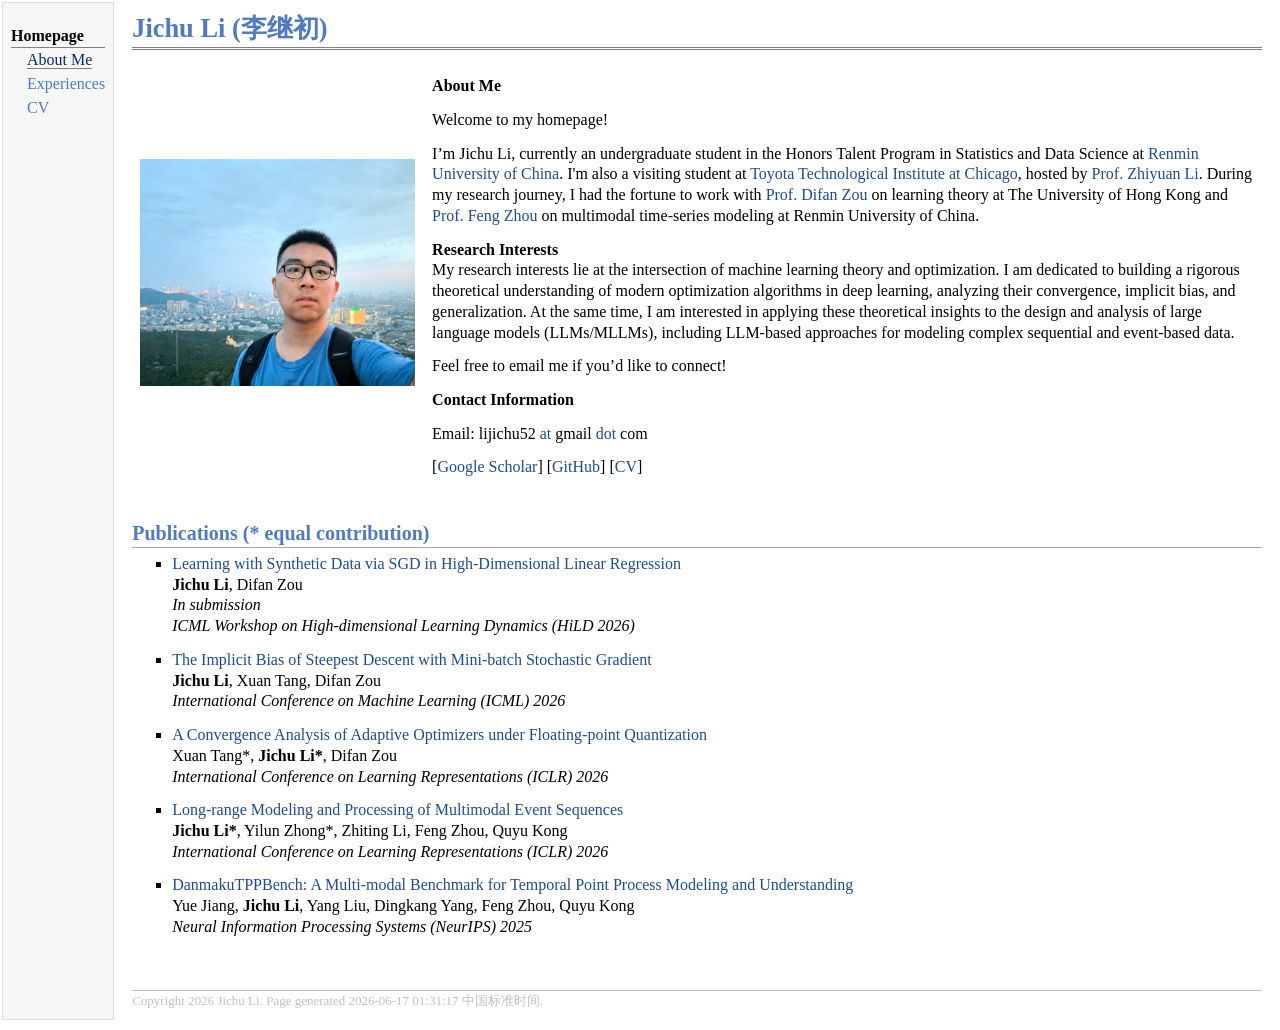
==== index.html @ 10e7a02b "revise publication" ====
<!DOCTYPE html PUBLIC "-//W3C//DTD XHTML 1.1//EN"
  "http://www.w3.org/TR/xhtml11/DTD/xhtml11.dtd">
<html xmlns="http://www.w3.org/1999/xhtml" xml:lang="en">
<head>
<meta name="generator" content="jemdoc, see http://jemdoc.jaboc.net/" />
<meta http-equiv="Content-Type" content="text/html;charset=utf-8" />
<link rel="stylesheet" href="jemdoc.css" type="text/css" />
<title>Jichu Li (李继初)</title>
</head>
<body>
<table summary="Table for page layout." id="tlayout">
<tr valign="top">
<td id="layout-menu">
<div class="menu-category">Homepage</div>
<div class="menu-item"><a href="index.html" class="current">About&nbsp;Me</a></div>
<div class="menu-item"><a href="experiences.html">Experiences</a></div>
<div class="menu-item"><a href="files/CV_Jichu.pdf">CV</a></div>
</td>
<td id="layout-content">
<div id="toptitle">
<h1>Jichu Li (李继初)</h1>
</div>
<table class="imgtable"><tr><td>
<img src="images/photo.jpg" alt="alt text" width="275px" height="227px" />&nbsp;</td>
<td align="left"><p><b>About Me</b><br /></p>
<p>Welcome to my homepage!</p>
<p>I’m Jichu Li, currently an undergraduate student in the Honors Talent Program in Statistics and Data Science at <a href="https://www.ruc.edu.cn/">Renmin University of China</a>. I'm also a visiting student at <a href="https://www.ttic.edu/">Toyota Technological Institute at Chicago</a>, hosted by <a href="https://zhiyuanli.ttic.edu/">Prof. Zhiyuan Li</a>. 
During my research journey, I had the fortune to work with <a href="https://difanzou.github.io/">Prof. Difan Zou</a> on learning theory at The University of Hong Kong and <a href="https://zhoufeng6288.github.io/index.html">Prof. Feng Zhou</a> on multimodal time-series modeling at Renmin University of China.</p>
<p><b>Research Interests</b><br />
My research interests lie at the intersection of machine learning theory and optimization. I am dedicated to building a rigorous theoretical understanding of modern optimization algorithms in deep learning, analyzing their convergence, implicit bias, and generalization. 
At the same time, I am interested in applying these theoretical insights to the design and analysis of large language models (LLMs/MLLMs), including LLM-based approaches for modeling complex sequential and event-based data.</p>
<p>Feel free to email me if you’d like to connect!</p>
<p><b>Contact Information</b><br /></p>
<p>Email: lijichu52 <a href="at">at</a> gmail <a href="dot">dot</a> com</p>
<p>[<a href="https://scholar.google.com/citations?user=hY3QvysAAAAJ&amp;hl=en">Google Scholar</a>] [<a href="https://github.com/JichuLi">GitHub</a>] [<a href="files/CV_Jichu.pdf">CV</a>]</p>
</td></tr></table>
<h2>Publications (* equal contribution)</h2>
<ul>
<li><p><a href="https://openreview.net/forum?id=ayBfYBks0U">Learning with Synthetic Data via SGD in High-Dimensional Linear Regression</a> <br /> 
<b>Jichu Li</b>, Difan Zou <br />
<i>In submission</i> <br />
<i>ICML Workshop on High-dimensional Learning Dynamics (HiLD 2026)</i><br /></p>
</li>
</ul>
<ul>
<li><p><a href="https://arxiv.org/abs/2602.11557">The Implicit Bias of Steepest Descent with Mini-batch Stochastic Gradient</a> <br /> 
<b>Jichu Li</b>, Xuan Tang, Difan Zou <br /> 
<i>International Conference on Machine Learning (ICML) 2026</i> <br /></p>
</li>
</ul>
<ul>
<li><p><a href="https://arxiv.org/abs/2510.21314">A Convergence Analysis of Adaptive Optimizers under Floating-point Quantization</a> <br /> 
Xuan Tang*, <b>Jichu Li*</b>, Difan Zou <br /> 
<i>International Conference on Learning Representations (ICLR) 2026</i> <br /></p>
</li>
</ul>
<ul>
<li><p><a href="https://arxiv.org/abs/2602.01125">Long-range Modeling and Processing of Multimodal Event Sequences</a> <br /> 
<b>Jichu Li*</b>, Yilun Zhong*, Zhiting Li, Feng Zhou, Quyu Kong <br /> 
<i>International Conference on Learning Representations (ICLR) 2026</i> <br /></p>
</li>
</ul>
<ul>
<li><p><a href="https://arxiv.org/abs/2505.18411">DanmakuTPPBench: A Multi-modal Benchmark for Temporal Point Process Modeling and Understanding</a><br /> 
Yue Jiang, <b>Jichu Li</b>, Yang Liu, Dingkang Yang, Feng Zhou, Quyu Kong <br /> 
<i>Neural Information Processing Systems (NeurIPS) 2025</i> <br /></p>
</li>
</ul>
<div id="footer">
<div id="footer-text">
Copyright 2026 Jichu Li. Page generated 2026-06-17 01:31:17 中国标准时间.
</div>
</div>
</td>
</tr>
</table>
</body>
</html>
---- jemdoc.css ----
/* Default css file for jemdoc. */

table#tlayout {
    border: none;
    border-collapse: separate;
    background: white;
}

body {
	background: white;
	font-family: Georgia, serif;
	padding-bottom: 8px;
	margin: 0;
}

#layout-menu {
	background: #f6f6f6;
	border: 1px solid #dddddd;
	padding-top: 0.5em;
	padding-left: 8px;
	padding-right: 8px;
	font-size: 1.0em;
	width: 8px;
	white-space: nowrap;
    text-align: left;
    vertical-align: top;
}

#layout-menu td {
	background: #f4f4f4;
    vertical-align: top;
}

#layout-content {
	padding-top: 0.0em;
	padding-left: 1.0em;
	padding-right: 1.0em;
    border: none;
    background: white;
    text-align: left;
    vertical-align: top;
}

#layout-menu a {
	line-height: 1.5em;
	margin-left: 1.0em;
}

tt {
    background: #ffffdd;
}

pre, tt {
	font-size: 90%;
	font-family: monaco, monospace;
}

a, a > tt {
	color: #224b8d;
	text-decoration: none;
}

a:hover {
	border-bottom: 1px gray dotted;
}

#layout-menu a.current:link, #layout-menu a.current:visited {
	color: #022b6d;
	border-bottom: 1px gray solid;
}
#layout-menu a:link, #layout-menu a:visited, #layout-menu a:hover {
	color: #527bbd;
	text-decoration: none;
}
#layout-menu a:hover {
	text-decoration: none;
}

div.menu-category {
	border-bottom: 1px solid gray;
	margin-top: 0.8em;
	padding-top: 0.2em;
	padding-bottom: 0.1em;
	font-weight: bold;
}

div.menu-item {
	padding-left: 16px;
	text-indent: -16px;
}

div#toptitle {
	padding-bottom: 0.2em;
	margin-bottom: 1.5em;
	border-bottom: 3px double gray;
}

/* Reduce space if we begin the page with a title. */
div#toptitle + h2, div#toptitle + h3 {
	margin-top: -0.7em;
}

div#subtitle {
	margin-top: 0.0em;
	margin-bottom: 0.0em;
	padding-top: 0em;
	padding-bottom: 0.1em;
}

em {
	font-style: italic;
}

strong {
	font-weight: bold;
}


h1, h2, h3 {
	color: #527bbd;
	margin-top: 0.7em;
	margin-bottom: 0.3em;
	padding-bottom: 0.2em;
	line-height: 1.0;
	padding-top: 0.5em;
	border-bottom: 1px solid #aaaaaa;
}

h1 {
	font-size: 165%;
}

h2 {
	padding-top: 0.8em;
	font-size: 125%;
}

h2 + h3 {
    padding-top: 0.2em;
}

h3 {
	font-size: 110%;
	border-bottom: none;
}

p {
	margin-top: 0.0em;
	margin-bottom: 0.8em;
	padding: 0;
	line-height: 1.3;
}

pre {
	padding: 0;
	margin: 0;
}

div#footer {
	font-size: small;
	border-top: 1px solid #c0c0c0;
	padding-top: 0.1em;
	margin-top: 4.0em;
	color: #c0c0c0;
}

div#footer a {
	color: #80a0b0;
}

div#footer-text {
	float: left;
	padding-bottom: 8px;
}

ul, ol, dl {
	margin-top: 0.2em;
	padding-top: 0;
	margin-bottom: 0.8em;
}

dt {
	margin-top: 0.5em;
	margin-bottom: 0;
}

dl {
	margin-left: 20px;
}

dd {
	color: #222222;
}

dd > *:first-child {
	margin-top: 0;
}

ul {
	list-style-position: outside;
	list-style-type: square;
}

p + ul, p + ol {
	margin-top: -0.5em;
}

li ul, li ol {
	margin-top: -0.3em;
}

ol {
	list-style-position: outside;
	list-style-type: decimal;
}

li p, dd p {
	margin-bottom: 0.3em;
}


ol ol {
	list-style-type: lower-alpha;
}

ol ol ol {
	list-style-type: lower-roman;
}

p + div.codeblock {
	margin-top: -0.6em;
}

div.codeblock, div.infoblock {
	margin-right: 0%;
	margin-top: 1.2em;
	margin-bottom: 1.3em;
}

div.blocktitle {
	font-weight: bold;
	color: #cd7b62;
	margin-top: 1.2em;
	margin-bottom: 0.1em;
}

div.blockcontent {
	border: 1px solid silver;
	padding: 0.3em 0.5em;
}

div.infoblock > div.blockcontent {
	background: #ffffee;
}

div.blockcontent p + ul, div.blockcontent p + ol {
	margin-top: 0.4em;
}

div.infoblock p {
	margin-bottom: 0em;
}

div.infoblock li p, div.infoblock dd p {
	margin-bottom: 0.5em;
}

div.infoblock p + p {
	margin-top: 0.8em;
}

div.codeblock > div.blockcontent {
	background: #f6f6f6;
}

span.pycommand {
	color: #000070;
}

span.statement {
	color: #008800;
}
span.builtin {
	color: #000088;
}
span.special {
	color: #990000;
}
span.operator {
	color: #880000;
}
span.error {
	color: #aa0000;
}
span.comment, span.comment > *, span.string, span.string > * {
	color: #606060;
}

@media print {
	#layout-menu { display: none; }
}

#fwtitle {
	margin: 2px;
}

#fwtitle #toptitle {
	padding-left: 0.5em;
	margin-bottom: 0.5em;
}

#layout-content h1:first-child, #layout-content h2:first-child, #layout-content h3:first-child {
	margin-top: -0.7em;
}

div#toptitle h1, #layout-content div#toptitle h1 {
	margin-bottom: 0.0em;
	padding-bottom: 0.1em;
	padding-top: 0;
	margin-top: 0.5em;
	border-bottom: none;
}

img.eq {
	padding: 0;
	padding-left: 0.1em;
	padding-right: 0.1em;
	margin: 0;
}

img.eqwl {
	padding-left: 2em;
	padding-top: 0.6em;
	padding-bottom: 0.2em;
	margin: 0;
}

table {
    border: 2px solid black;
    border-collapse: collapse;
}

td {
    padding: 2px;
    padding-left: 0.5em;
    padding-right: 0.5em;
    text-align: center;
    border: 1px solid gray;
}

table + table {
    margin-top: 1em;
}

tr.heading {
    font-weight: bold;
    border-bottom: 2px solid black;
}

img {
    border: none;
}

table.imgtable, table.imgtable td {
    border: none;
    text-align: left;
}
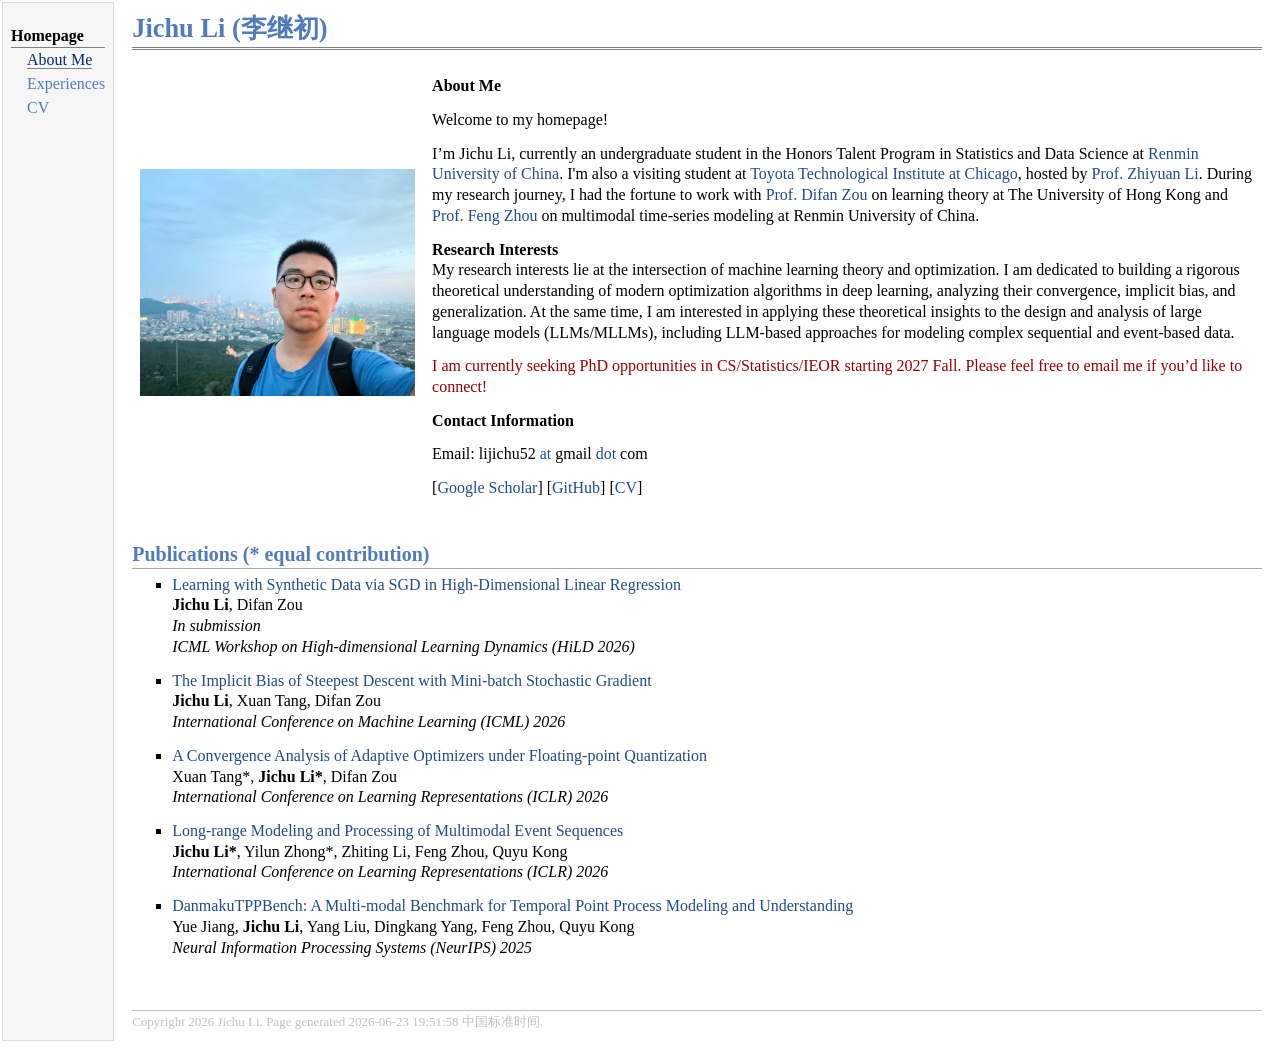
==== commit 6b4e2fcc: "updata information" ====
--- a/index.html
+++ b/index.html
@@ -29,7 +29,7 @@
 <p><b>Research Interests</b><br />
 My research interests lie at the intersection of machine learning theory and optimization. I am dedicated to building a rigorous theoretical understanding of modern optimization algorithms in deep learning, analyzing their convergence, implicit bias, and generalization. 
 At the same time, I am interested in applying these theoretical insights to the design and analysis of large language models (LLMs/MLLMs), including LLM-based approaches for modeling complex sequential and event-based data.</p>
-<p>Feel free to email me if you’d like to connect!</p>
+<p><span class="special">I am currently seeking PhD opportunities in CS/Statistics/IEOR starting 2027 Fall. Please feel free to email me if you’d like to connect!</strong></span></p>
 <p><b>Contact Information</b><br /></p>
 <p>Email: lijichu52 <a href="at">at</a> gmail <a href="dot">dot</a> com</p>
 <p>[<a href="https://scholar.google.com/citations?user=hY3QvysAAAAJ&amp;hl=en">Google Scholar</a>] [<a href="https://github.com/JichuLi">GitHub</a>] [<a href="files/CV_Jichu.pdf">CV</a>]</p>
@@ -68,7 +68,7 @@
 </ul>
 <div id="footer">
 <div id="footer-text">
-Copyright 2026 Jichu Li. Page generated 2026-06-17 01:31:17 中国标准时间.
+Copyright 2026 Jichu Li. Page generated 2026-06-23 19:51:58 中国标准时间.
 </div>
 </div>
 </td>
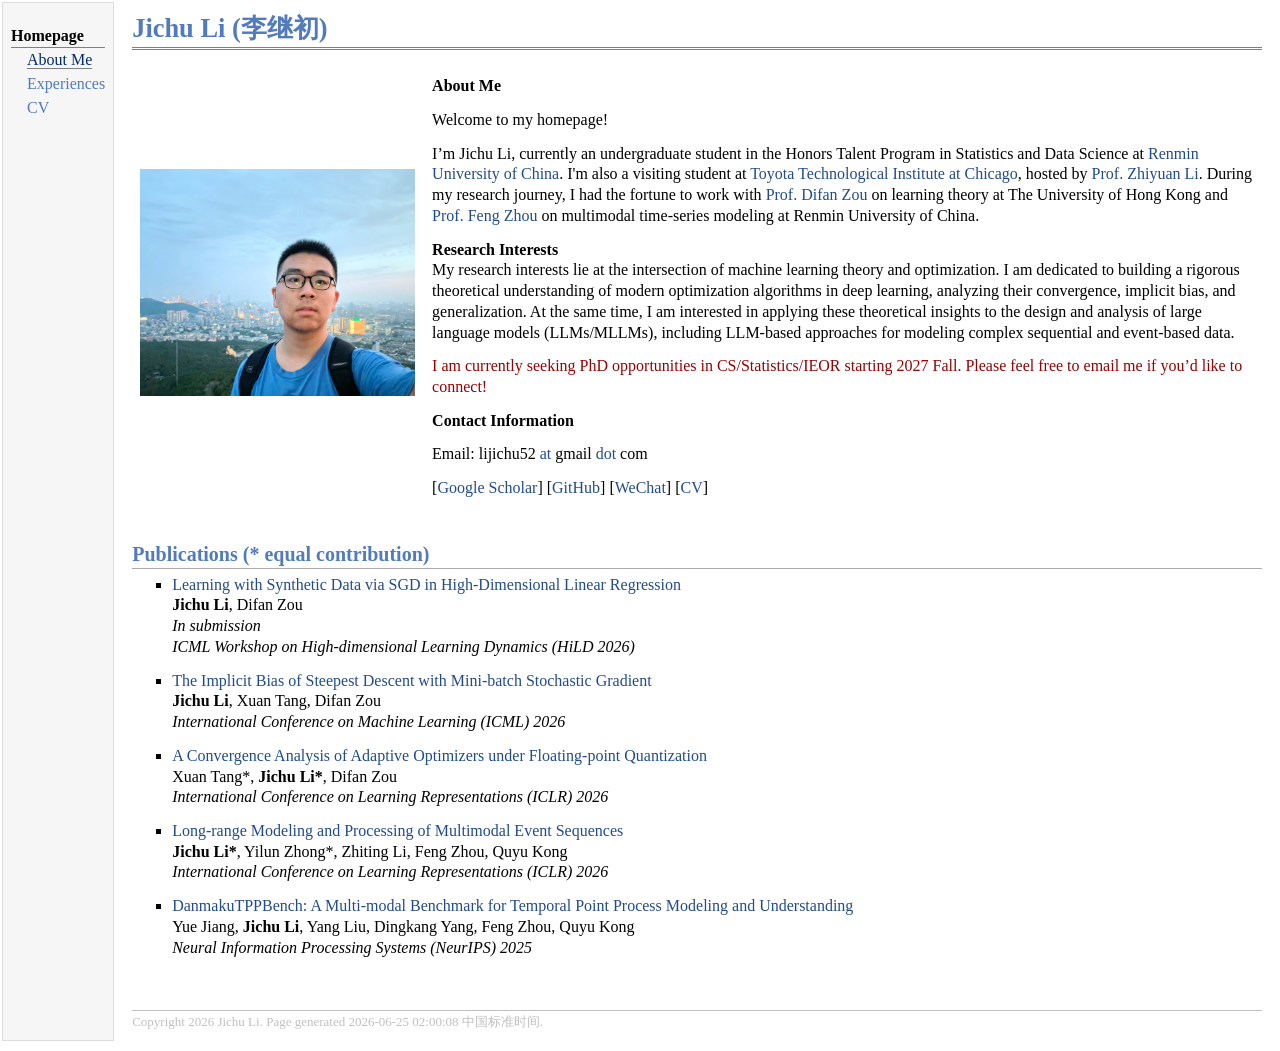
==== commit a17e1db6: "add WeChat info" ====
--- a/index.html
+++ b/index.html
@@ -32,7 +32,7 @@
 <p><span class="special">I am currently seeking PhD opportunities in CS/Statistics/IEOR starting 2027 Fall. Please feel free to email me if you’d like to connect!</strong></span></p>
 <p><b>Contact Information</b><br /></p>
 <p>Email: lijichu52 <a href="at">at</a> gmail <a href="dot">dot</a> com</p>
-<p>[<a href="https://scholar.google.com/citations?user=hY3QvysAAAAJ&amp;hl=en">Google Scholar</a>] [<a href="https://github.com/JichuLi">GitHub</a>] [<a href="files/CV_Jichu.pdf">CV</a>]</p>
+<p>[<a href="https://scholar.google.com/citations?user=hY3QvysAAAAJ&amp;hl=en">Google Scholar</a>] [<a href="https://github.com/JichuLi">GitHub</a>] [<a href="images/WeChat.jpg">WeChat</a>] [<a href="files/CV_Jichu.pdf">CV</a>]</p>
 </td></tr></table>
 <h2>Publications (* equal contribution)</h2>
 <ul>
@@ -68,7 +68,7 @@
 </ul>
 <div id="footer">
 <div id="footer-text">
-Copyright 2026 Jichu Li. Page generated 2026-06-23 19:51:58 中国标准时间.
+Copyright 2026 Jichu Li. Page generated 2026-06-25 02:00:08 中国标准时间.
 </div>
 </div>
 </td>
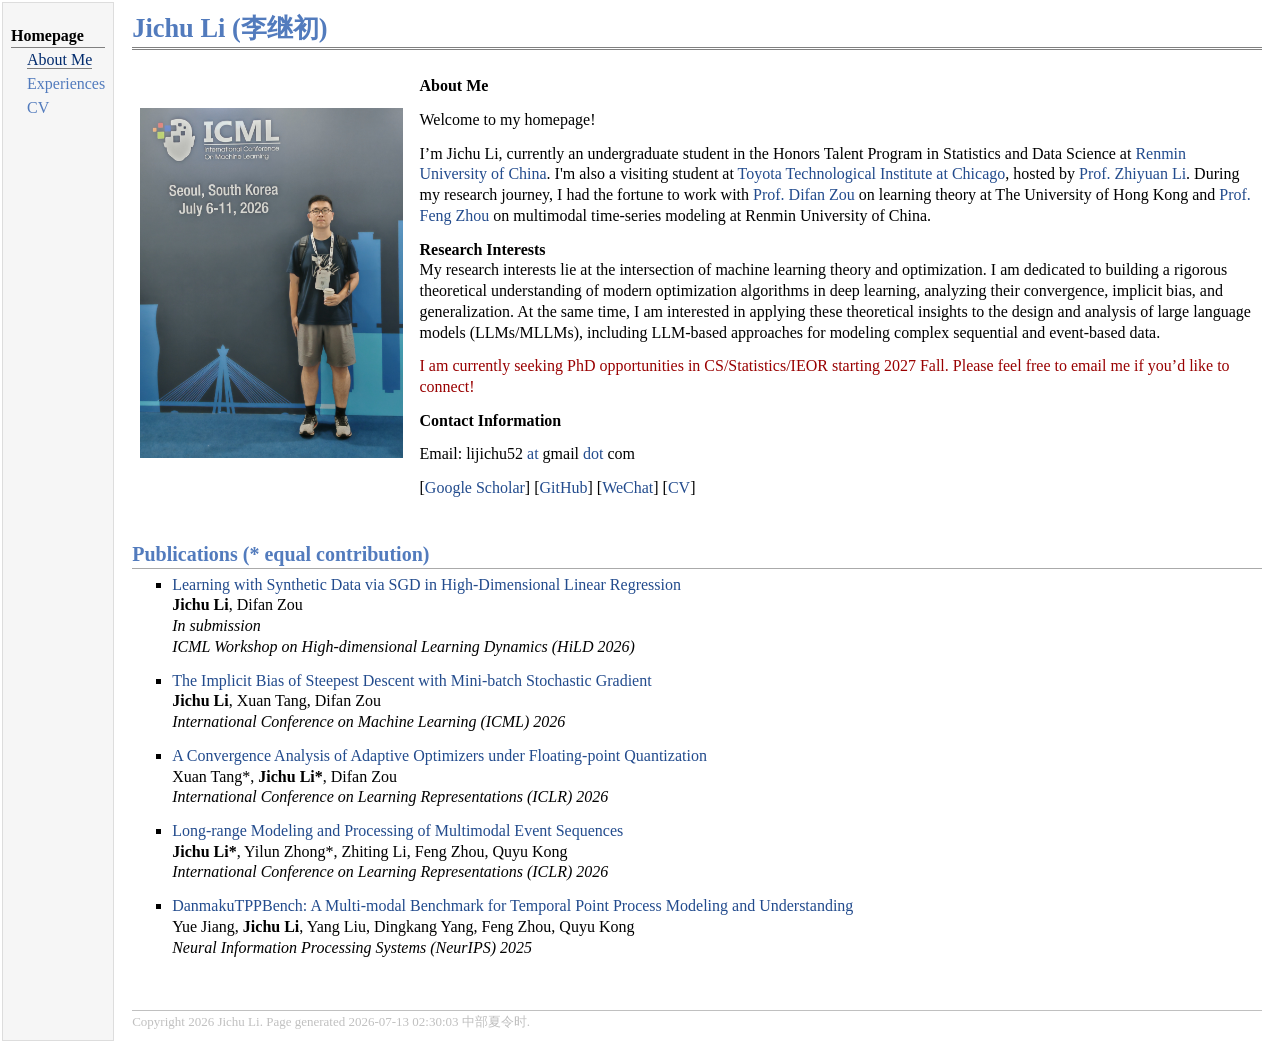
==== commit bfab5bdb: "update photo" ====
--- a/index.html
+++ b/index.html
@@ -21,7 +21,7 @@
 <h1>Jichu Li (李继初)</h1>
 </div>
 <table class="imgtable"><tr><td>
-<img src="images/photo.jpg" alt="alt text" width="275px" height="227px" />&nbsp;</td>
+<img src="images/self_photo.jpg" alt="alt text" width="262.4" height="350px" />&nbsp;</td>
 <td align="left"><p><b>About Me</b><br /></p>
 <p>Welcome to my homepage!</p>
 <p>I’m Jichu Li, currently an undergraduate student in the Honors Talent Program in Statistics and Data Science at <a href="https://www.ruc.edu.cn/">Renmin University of China</a>. I'm also a visiting student at <a href="https://www.ttic.edu/">Toyota Technological Institute at Chicago</a>, hosted by <a href="https://zhiyuanli.ttic.edu/">Prof. Zhiyuan Li</a>. 
@@ -68,7 +68,7 @@
 </ul>
 <div id="footer">
 <div id="footer-text">
-Copyright 2026 Jichu Li. Page generated 2026-06-25 02:00:08 中国标准时间.
+Copyright 2026 Jichu Li. Page generated 2026-07-13 02:30:03 中部夏令时.
 </div>
 </div>
 </td>
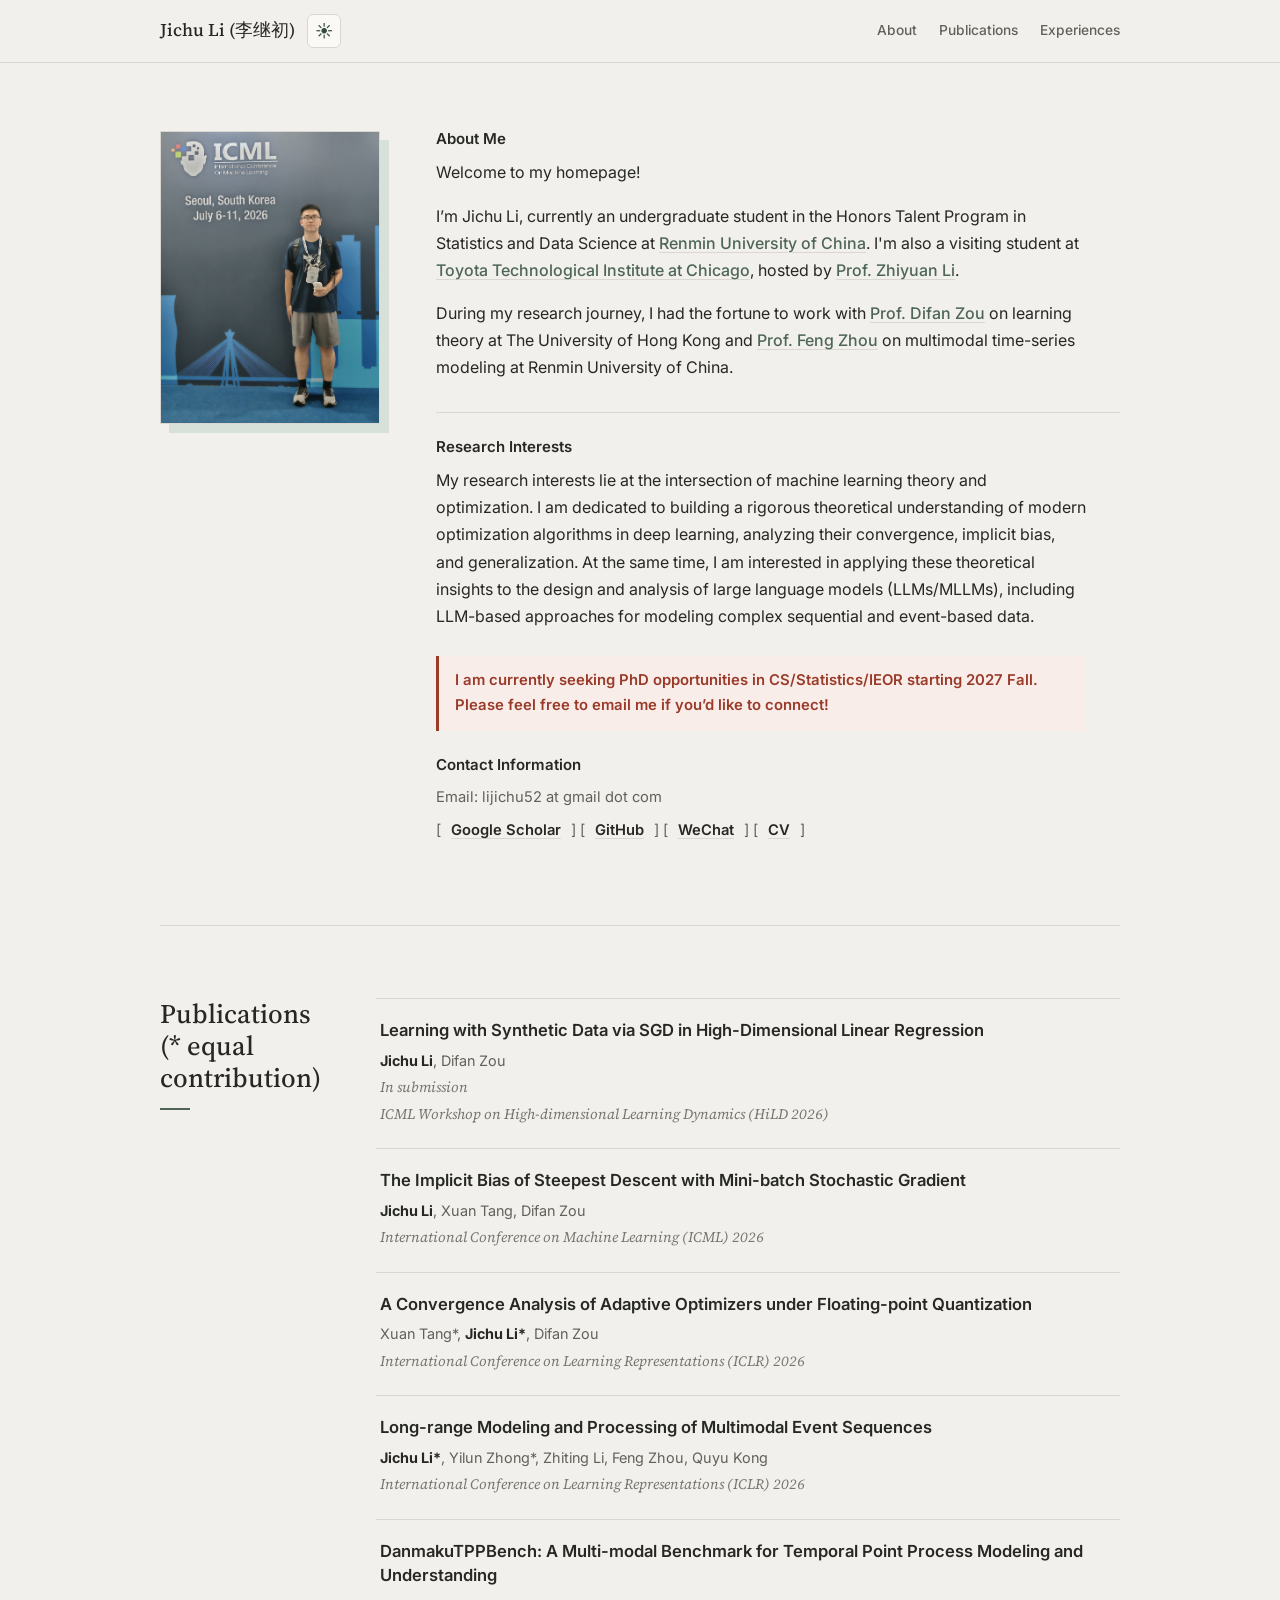
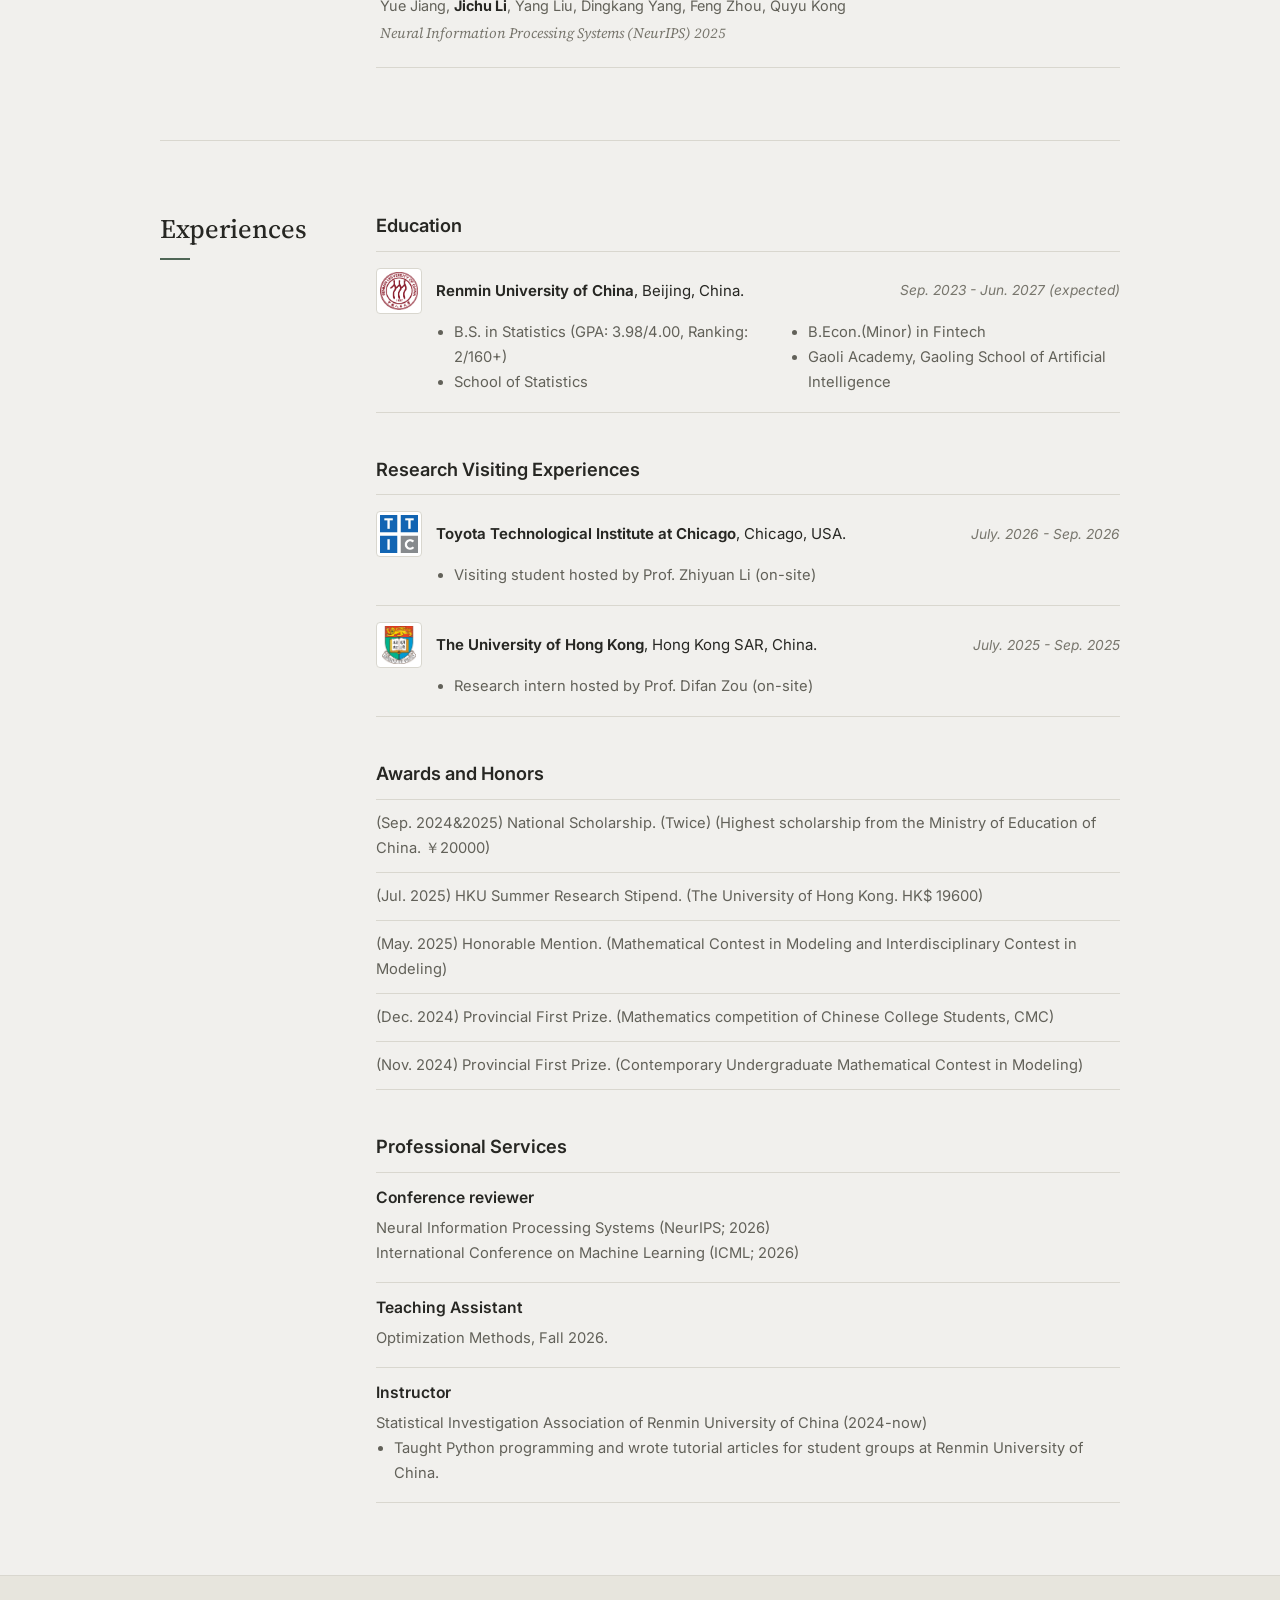
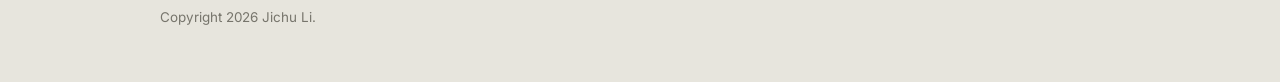
==== commit 89291406: "update" ====
--- a/index.html
+++ b/index.html
@@ -1,78 +1,638 @@
-<!DOCTYPE html PUBLIC "-//W3C//DTD XHTML 1.1//EN"
-  "http://www.w3.org/TR/xhtml11/DTD/xhtml11.dtd">
-<html xmlns="http://www.w3.org/1999/xhtml" xml:lang="en">
+<!doctype html>
+<html lang="en">
 <head>
-<meta name="generator" content="jemdoc, see http://jemdoc.jaboc.net/" />
-<meta http-equiv="Content-Type" content="text/html;charset=utf-8" />
-<link rel="stylesheet" href="jemdoc.css" type="text/css" />
-<title>Jichu Li (李继初)</title>
+  <meta charset="utf-8">
+  <meta name="viewport" content="width=device-width, initial-scale=1">
+  <meta name="description" content="Jichu Li (李继初) - academic homepage">
+  <meta property="og:title" content="Jichu Li (李继初)">
+  <meta property="og:description" content="Academic homepage of Jichu Li.">
+  <meta property="og:image" content="og.png">
+  <meta name="twitter:card" content="summary_large_image">
+  <title>Jichu Li (李继初)</title>
+  <link rel="preconnect" href="https://fonts.googleapis.com">
+  <link rel="preconnect" href="https://fonts.gstatic.com" crossorigin>
+  <link href="https://fonts.googleapis.com/css2?family=Inter:wght@400;500;600;700&amp;family=Source+Serif+4:opsz,wght@8..60,400;8..60,500;8..60,600&amp;display=swap" rel="stylesheet">
+  <script>
+    (() => {
+      try {
+        const savedTheme = localStorage.getItem("theme");
+        const prefersDark = window.matchMedia("(prefers-color-scheme: dark)").matches;
+        const initialTheme = savedTheme === "dark" || savedTheme === "light"
+          ? savedTheme
+          : (prefersDark ? "dark" : "light");
+        document.documentElement.dataset.theme = initialTheme;
+      } catch (error) {
+        document.documentElement.dataset.theme = "light";
+      }
+    })();
+  </script>
+  <style>
+    :root {
+      color-scheme: light;
+      --paper: #f1f0ed;
+      --surface: #faf9f5;
+      --ink: #272723;
+      --muted: #626159;
+      --faint: #77756c;
+      --line: #d9d7cf;
+      --accent: #4f6656;
+      --accent-strong: #33493c;
+      --accent-soft: #d7e0d9;
+      --notice: #9a3a29;        
+      --notice-soft: #f9edea;   
+      --nav-bg: rgba(241, 240, 237, .9);
+      --footer: #e7e5dd;
+      --hover: rgba(250, 249, 245, .7);
+      --serif: "Source Serif 4", Georgia, "Times New Roman", serif;
+      --sans: "Inter", "PingFang SC", "Microsoft YaHei", sans-serif;
+      --max-width: 960px;
+    }
+    :root[data-theme="dark"] {
+      color-scheme: dark;
+      --paper: #1b1b18;
+      --surface: #25241f;
+      --ink: #f0eee6;
+      --muted: #bebbb0;
+      --faint: #a39f92;
+      --line: #3e3c34;
+      --accent: #b7c8bb;
+      --accent-strong: #dce6de;
+      --accent-soft: #2c372f;
+      --notice: #9a3a29;        
+      --notice-soft: #f9edea;   
+      --nav-bg: rgba(27, 27, 24, .9);
+      --footer: #151512;
+      --hover: rgba(255, 255, 255, .04);
+    }
+
+    * { box-sizing: border-box; }
+    html { scroll-behavior: smooth; scroll-padding-top: 70px; }
+    body {
+      margin: 0;
+      background: var(--paper);
+      color: var(--ink);
+      font: 15px/1.7 var(--sans);
+      -webkit-font-smoothing: antialiased;
+      text-rendering: optimizeLegibility;
+      transition: background-color .2s ease, color .2s ease;
+    }
+    a {
+      color: var(--accent);
+      text-decoration-color: var(--line);
+      text-decoration-thickness: 1px;
+      text-underline-offset: 3px;
+    }
+    a:hover { text-decoration-color: var(--accent); }
+    a:focus-visible,
+    button:focus-visible { outline: 2px solid var(--accent); outline-offset: 3px; }
+
+    .skip-link {
+      position: fixed;
+      z-index: 50;
+      top: 8px;
+      left: 8px;
+      padding: 6px 10px;
+      background: var(--ink);
+      color: #fff;
+      transform: translateY(-150%);
+    }
+    .skip-link:focus { transform: translateY(0); }
+
+    .nav {
+      position: sticky;
+      z-index: 20;
+      top: 0;
+      border-bottom: 1px solid var(--line);
+      background: var(--nav-bg);
+      backdrop-filter: saturate(140%) blur(18px);
+      transition: background-color .2s ease, border-color .2s ease;
+    }
+    .nav-inner {
+      width: min(var(--max-width), calc(100% - 48px));
+      min-height: 62px;
+      margin: 0 auto;
+      display: flex;
+      align-items: center;
+      justify-content: space-between;
+      gap: 24px;
+    }
+    .nav-name {
+      color: var(--ink);
+      font: 500 1.12rem/1 var(--serif);
+      text-decoration: none;
+    }
+    .nav-title { margin: 0; font: inherit; }
+    .nav-brand {
+      display: flex;
+      align-items: center;
+      gap: 12px;
+    }
+    .nav-links { display: flex; align-items: center; gap: 22px; }
+    .nav-links a {
+      border: 0;
+      color: var(--muted);
+      font-size: .86rem;
+      font-weight: 500;
+      text-decoration: none;
+    }
+    .nav-links a:hover { color: var(--accent); }
+    .theme-toggle {
+      width: 34px;
+      height: 34px;
+      flex: 0 0 34px;
+      padding: 0;
+      border: 1px solid var(--line);
+      border-radius: 6px;
+      background: var(--surface);
+      color: var(--accent-strong);
+      display: grid;
+      place-items: center;
+      cursor: pointer;
+      font: 400 1.08rem/1 var(--sans);
+      transition: background-color .2s ease, border-color .2s ease, color .2s ease;
+    }
+    .theme-icon { grid-area: 1 / 1; }
+    .theme-icon-moon { display: none; }
+    :root[data-theme="dark"] .theme-icon-sun { display: none; }
+    :root[data-theme="dark"] .theme-icon-moon { display: block; }
+
+    main,
+    .footer-inner {
+      width: min(var(--max-width), calc(100% - 48px));
+      margin: 0 auto;
+    }
+    section { scroll-margin-top: 68px; }
+
+    .profile {
+      padding: 66px 0 74px;
+    }
+    .profile-grid {
+      display: grid;
+      grid-template-columns: 220px minmax(0, 1fr);
+      gap: 56px;
+      align-items: start;
+    }
+    .label {
+      margin: 0 0 10px;
+      color: var(--ink);
+      font: 600 .94rem/1.35 var(--sans);
+    }
+    .profile p { margin: 0 0 16px; font-size: 1rem; }
+    .profile-copy > p,
+    .research-copy p { max-width: 65ch; }
+    .profile-copy a { font-weight: 500; }
+    .portrait {
+      width: 220px;
+      margin: 2px 0 0;
+    }
+    .portrait img {
+      width: 100%;
+      height: auto;
+      display: block;
+      border: 1px solid var(--line);
+      box-shadow: 9px 9px 0 var(--accent-soft);
+    }
+    .research-copy {
+      margin-top: 30px;
+      padding-top: 24px;
+      border-top: 1px solid var(--line);
+    }
+    .notice {
+      margin: 26px 0 24px !important;
+      padding: 12px 16px;
+      border-left: 3px solid var(--notice);
+      background: var(--notice-soft);
+      color: var(--notice);
+      font-size: .93rem !important;
+      font-weight: 600;
+    }
+    .contact { margin-top: 24px; }
+    .contact p { margin-bottom: 8px; color: var(--muted); font-size: .92rem; }
+    .contact-links { display: flex; flex-wrap: wrap; gap: 4px 10px; }
+    .contact-links a { color: var(--ink); font-weight: 600; }
+    .contact-links a:hover { color: var(--accent); }
+
+    .content-section {
+      padding: 72px 0;
+      border-top: 1px solid var(--line);
+      display: grid;
+      grid-template-columns: 170px minmax(0, 1fr);
+      column-gap: 46px;
+      align-items: start;
+    }
+    .section-title {
+      grid-column: 1;
+      margin: 0;
+      color: var(--ink);
+      font: 500 1.68rem/1.2 var(--serif);
+    }
+    .section-title::after {
+      width: 30px;
+      height: 2px;
+      margin-top: 13px;
+      background: var(--accent);
+      display: block;
+      content: "";
+    }
+
+    .publication-list {
+      grid-column: 2;
+      border-top: 1px solid var(--line);
+    }
+    .publication {
+      padding: 19px 4px 20px;
+      border-bottom: 1px solid var(--line);
+      transition: background-color .16s ease;
+    }
+    .publication:hover { background: var(--hover); }
+    .publication h3 {
+      margin: 0 0 6px;
+      font: 600 1.04rem/1.48 var(--sans);
+    }
+    .publication h3 a { color: var(--ink); text-decoration: none; }
+    .publication h3 a:hover { color: var(--accent); }
+    .publication p { margin: 2px 0; font-size: .9rem; }
+    .authors { color: var(--muted); }
+    .authors strong { color: var(--ink); font-weight: 700; }
+    .venue { color: var(--faint); font-family: var(--serif); font-style: italic; }
+
+    .experience-group { grid-column: 2; margin-bottom: 44px; }
+    .experience-group:last-child { margin-bottom: 0; }
+    .group-title {
+      margin: 0 0 13px;
+      font: 600 1.14rem/1.35 var(--sans);
+    }
+    .experience-item {
+      padding: 16px 0 17px;
+      border-bottom: 1px solid var(--line);
+    }
+    .experience-item:first-of-type { border-top: 1px solid var(--line); }
+    .experience-head {
+      display: grid;
+      grid-template-columns: minmax(0, 1fr) auto;
+      gap: 20px;
+      align-items: center;
+    }
+    .organization {
+      min-width: 0;
+      display: flex;
+      align-items: center;
+      gap: 14px;
+    }
+    .logo-slot {
+      width: 46px;
+      height: 46px;
+      flex: 0 0 46px;
+      display: grid;
+      place-items: center;
+      padding: 2px;
+      border: 1px solid var(--line);
+      border-radius: 4px;
+      background: #fff;
+    }
+    .logo-slot img {
+      width: 38px;
+      height: 38px;
+      object-fit: contain;
+      display: block;
+    }
+    .organization-text { line-height: 1.45; }
+    .organization-text strong { font-weight: 650; }
+    .date {
+      color: var(--faint);
+      font-size: .86rem;
+      white-space: nowrap;
+    }
+    .experience-body {
+      margin-left: 60px;
+      margin-top: 6px;
+    }
+    .experience-body ul {
+      margin: 0;
+      padding-left: 18px;
+      color: var(--muted);
+      font-size: .92rem;
+    }
+    .degree-columns {
+      display: grid;
+      grid-template-columns: repeat(2, minmax(0, 1fr));
+      gap: 24px;
+    }
+    .award-list { border-top: 1px solid var(--line); }
+    .award-list p {
+      margin: 0;
+      padding: 11px 0;
+      border-bottom: 1px solid var(--line);
+      color: var(--muted);
+      font-size: .92rem;
+    }
+    .award-list strong { color: var(--ink); }
+    .service-grid {
+      display: grid;
+      grid-template-columns: 1fr;
+      gap: 0;
+      border-top: 1px solid var(--line);
+    }
+    .service-grid > div {
+      padding: 14px 0 16px;
+      border-bottom: 1px solid var(--line);
+    }
+    .service-grid h4 {
+      margin: 0 0 7px;
+      color: var(--ink);
+      font: 600 .98rem/1.4 var(--sans);
+    }
+    .service-grid p,
+    .service-grid ul {
+      margin: 0;
+      color: var(--muted);
+      font-size: .92rem;
+    }
+    .service-grid ul { padding-left: 18px; }
+
+    footer {
+      border-top: 1px solid var(--line);
+      background: var(--footer);
+      transition: background-color .2s ease, border-color .2s ease;
+    }
+    .footer-inner {
+      padding: 30px 0 54px;
+      color: var(--faint);
+      font-size: .84rem;
+    }
+    .footer-inner p { margin: 0; }
+
+    dialog {
+      width: min(390px, calc(100% - 32px));
+      max-height: calc(100vh - 32px);
+      padding: 12px;
+      border: 0;
+      background: var(--surface);
+      box-shadow: 0 22px 70px rgba(35, 35, 31, .22);
+    }
+    dialog::backdrop { background: rgba(35, 35, 31, .72); }
+    dialog img { width: 100%; height: auto; max-height: calc(100vh - 56px); object-fit: contain; display: block; }
+    .dialog-close {
+      position: absolute;
+      top: 20px;
+      right: 20px;
+      width: 36px;
+      height: 36px;
+      padding: 0;
+      border: 1px solid var(--line);
+      border-radius: 50%;
+      background: var(--surface);
+      color: var(--ink);
+      cursor: pointer;
+      font-size: 1.4rem;
+      line-height: 1;
+    }
+
+    @media (max-width: 900px) {
+      .profile-grid { grid-template-columns: 220px minmax(0, 1fr); gap: 40px; }
+      .portrait { width: 220px; }
+      .content-section { grid-template-columns: 150px minmax(0, 1fr); column-gap: 34px; }
+    }
+    @media (max-width: 760px) {
+      .content-section { display: block; }
+      .section-title { margin: 0 0 28px; }
+    }
+    @media (max-width: 680px) {
+      body { font-size: 16px; line-height: 1.65; }
+      .profile-grid { grid-template-columns: 1fr; gap: 30px; }
+      .portrait { width: 210px; margin: 0; }
+    }
+    @media (max-width: 540px) {
+      html { scroll-padding-top: 62px; }
+      .nav-inner,
+      main,
+      .footer-inner { width: calc(100% - 36px); }
+      .nav-inner {
+        min-height: 58px;
+        gap: 12px;
+      }
+      .nav-name { flex: 0 0 auto; font-size: .98rem; }
+      .nav-brand { flex: 0 0 auto; gap: 8px; }
+      .nav-links {
+        min-width: 0;
+        gap: 14px;
+        overflow-x: auto;
+        scrollbar-width: none;
+      }
+      .nav-links::-webkit-scrollbar { display: none; }
+      .profile { padding: 46px 0 52px; }
+      .content-section { padding: 52px 0; }
+      .section-title { font-size: 1.5rem; }
+      .experience-head { grid-template-columns: 1fr; gap: 5px; }
+      .date { margin-left: 60px; white-space: normal; }
+      .degree-columns { grid-template-columns: 1fr; gap: 8px; }
+      .organization { align-items: flex-start; }
+    }
+    @media (prefers-reduced-motion: reduce) {
+      html { scroll-behavior: auto; }
+      body { transition: none; }
+    }
+  </style>
 </head>
 <body>
-<table summary="Table for page layout." id="tlayout">
-<tr valign="top">
-<td id="layout-menu">
-<div class="menu-category">Homepage</div>
-<div class="menu-item"><a href="index.html" class="current">About&nbsp;Me</a></div>
-<div class="menu-item"><a href="experiences.html">Experiences</a></div>
-<div class="menu-item"><a href="files/CV_Jichu.pdf">CV</a></div>
-</td>
-<td id="layout-content">
-<div id="toptitle">
-<h1>Jichu Li (李继初)</h1>
-</div>
-<table class="imgtable"><tr><td>
-<img src="images/self_photo.jpg" alt="alt text" width="262.4" height="350px" />&nbsp;</td>
-<td align="left"><p><b>About Me</b><br /></p>
-<p>Welcome to my homepage!</p>
-<p>I’m Jichu Li, currently an undergraduate student in the Honors Talent Program in Statistics and Data Science at <a href="https://www.ruc.edu.cn/">Renmin University of China</a>. I'm also a visiting student at <a href="https://www.ttic.edu/">Toyota Technological Institute at Chicago</a>, hosted by <a href="https://zhiyuanli.ttic.edu/">Prof. Zhiyuan Li</a>. 
-During my research journey, I had the fortune to work with <a href="https://difanzou.github.io/">Prof. Difan Zou</a> on learning theory at The University of Hong Kong and <a href="https://zhoufeng6288.github.io/index.html">Prof. Feng Zhou</a> on multimodal time-series modeling at Renmin University of China.</p>
-<p><b>Research Interests</b><br />
-My research interests lie at the intersection of machine learning theory and optimization. I am dedicated to building a rigorous theoretical understanding of modern optimization algorithms in deep learning, analyzing their convergence, implicit bias, and generalization. 
-At the same time, I am interested in applying these theoretical insights to the design and analysis of large language models (LLMs/MLLMs), including LLM-based approaches for modeling complex sequential and event-based data.</p>
-<p><span class="special">I am currently seeking PhD opportunities in CS/Statistics/IEOR starting 2027 Fall. Please feel free to email me if you’d like to connect!</strong></span></p>
-<p><b>Contact Information</b><br /></p>
-<p>Email: lijichu52 <a href="at">at</a> gmail <a href="dot">dot</a> com</p>
-<p>[<a href="https://scholar.google.com/citations?user=hY3QvysAAAAJ&amp;hl=en">Google Scholar</a>] [<a href="https://github.com/JichuLi">GitHub</a>] [<a href="images/WeChat.jpg">WeChat</a>] [<a href="files/CV_Jichu.pdf">CV</a>]</p>
-</td></tr></table>
-<h2>Publications (* equal contribution)</h2>
-<ul>
-<li><p><a href="https://openreview.net/forum?id=ayBfYBks0U">Learning with Synthetic Data via SGD in High-Dimensional Linear Regression</a> <br /> 
-<b>Jichu Li</b>, Difan Zou <br />
-<i>In submission</i> <br />
-<i>ICML Workshop on High-dimensional Learning Dynamics (HiLD 2026)</i><br /></p>
-</li>
-</ul>
-<ul>
-<li><p><a href="https://arxiv.org/abs/2602.11557">The Implicit Bias of Steepest Descent with Mini-batch Stochastic Gradient</a> <br /> 
-<b>Jichu Li</b>, Xuan Tang, Difan Zou <br /> 
-<i>International Conference on Machine Learning (ICML) 2026</i> <br /></p>
-</li>
-</ul>
-<ul>
-<li><p><a href="https://arxiv.org/abs/2510.21314">A Convergence Analysis of Adaptive Optimizers under Floating-point Quantization</a> <br /> 
-Xuan Tang*, <b>Jichu Li*</b>, Difan Zou <br /> 
-<i>International Conference on Learning Representations (ICLR) 2026</i> <br /></p>
-</li>
-</ul>
-<ul>
-<li><p><a href="https://arxiv.org/abs/2602.01125">Long-range Modeling and Processing of Multimodal Event Sequences</a> <br /> 
-<b>Jichu Li*</b>, Yilun Zhong*, Zhiting Li, Feng Zhou, Quyu Kong <br /> 
-<i>International Conference on Learning Representations (ICLR) 2026</i> <br /></p>
-</li>
-</ul>
-<ul>
-<li><p><a href="https://arxiv.org/abs/2505.18411">DanmakuTPPBench: A Multi-modal Benchmark for Temporal Point Process Modeling and Understanding</a><br /> 
-Yue Jiang, <b>Jichu Li</b>, Yang Liu, Dingkang Yang, Feng Zhou, Quyu Kong <br /> 
-<i>Neural Information Processing Systems (NeurIPS) 2025</i> <br /></p>
-</li>
-</ul>
-<div id="footer">
-<div id="footer-text">
-Copyright 2026 Jichu Li. Page generated 2026-07-13 02:30:03 中部夏令时.
-</div>
-</div>
-</td>
-</tr>
-</table>
+  <a class="skip-link" href="#about">Skip to content</a>
+
+  <nav class="nav" aria-label="Primary navigation">
+    <div class="nav-inner">
+      <div class="nav-brand">
+        <h1 class="nav-title"><a class="nav-name" href="#about">Jichu Li (李继初)</a></h1>
+        <button class="theme-toggle" id="theme-toggle" type="button" aria-label="Switch to dark mode" aria-pressed="false" title="Switch to dark mode">
+          <span class="theme-icon theme-icon-sun" aria-hidden="true">&#9728;</span>
+          <span class="theme-icon theme-icon-moon" aria-hidden="true">&#9790;</span>
+        </button>
+      </div>
+      <div class="nav-links">
+        <a href="#about">About</a>
+        <a href="#publications">Publications</a>
+        <a href="#experiences">Experiences</a>
+      </div>
+    </div>
+  </nav>
+
+  <main>
+    <section class="profile" id="about">
+      <div class="profile-grid">
+        <figure class="portrait">
+          <img src="images/self_photo.jpg" alt="Jichu Li at the International Conference on Machine Learning" width="1977" height="2637">
+        </figure>
+        <div class="profile-copy">
+          <h2 class="label">About Me</h2>
+          <p>Welcome to my homepage!</p>
+          <p>I’m Jichu Li, currently an undergraduate student in the Honors Talent Program in Statistics and Data Science at <a href="https://www.ruc.edu.cn/">Renmin University of China</a>. I'm also a visiting student at <a href="https://www.ttic.edu/">Toyota Technological Institute at Chicago</a>, hosted by <a href="https://zhiyuanli.ttic.edu/">Prof. Zhiyuan Li</a>.</p>
+          <p>During my research journey, I had the fortune to work with <a href="https://difanzou.github.io/">Prof. Difan Zou</a> on learning theory at The University of Hong Kong and <a href="https://zhoufeng6288.github.io/index.html">Prof. Feng Zhou</a> on multimodal time-series modeling at Renmin University of China.</p>
+          <div class="research-copy">
+            <h2 class="label">Research Interests</h2>
+            <p>My research interests lie at the intersection of machine learning theory and optimization. I am dedicated to building a rigorous theoretical understanding of modern optimization algorithms in deep learning, analyzing their convergence, implicit bias, and generalization.
+            At the same time, I am interested in applying these theoretical insights to the design and analysis of large language models (LLMs/MLLMs), including LLM-based approaches for modeling complex sequential and event-based data.</p>
+          </div>
+          <p class="notice">I am currently seeking PhD opportunities in CS/Statistics/IEOR starting 2027 Fall. Please feel free to email me if you’d like to connect!</p>
+          <div class="contact" id="contact">
+            <h2 class="label">Contact Information</h2>
+            <p>Email: lijichu52 at gmail dot com</p>
+            <p class="contact-links">[<a href="https://scholar.google.com/citations?user=hY3QvysAAAAJ&amp;hl=en">Google Scholar</a>] [<a href="https://github.com/JichuLi">GitHub</a>] [<a href="images/WeChat.jpg" id="wechat-link">WeChat</a>] [<a href="files/CV_Jichu.pdf">CV</a>]</p>
+          </div>
+        </div>
+      </div>
+    </section>
+
+    <section class="content-section" id="publications">
+      <h2 class="section-title">Publications (* equal contribution)</h2>
+      <div class="publication-list">
+        <article class="publication">
+          <h3><a href="https://openreview.net/forum?id=ayBfYBks0U">Learning with Synthetic Data via SGD in High-Dimensional Linear Regression</a></h3>
+          <p class="authors"><strong>Jichu Li</strong>, Difan Zou</p>
+          <p class="venue">In submission</p>
+          <p class="venue">ICML Workshop on High-dimensional Learning Dynamics (HiLD 2026)</p>
+        </article>
+        <article class="publication">
+          <h3><a href="https://arxiv.org/abs/2602.11557">The Implicit Bias of Steepest Descent with Mini-batch Stochastic Gradient</a></h3>
+          <p class="authors"><strong>Jichu Li</strong>, Xuan Tang, Difan Zou</p>
+          <p class="venue">International Conference on Machine Learning (ICML) 2026</p>
+        </article>
+        <article class="publication">
+          <h3><a href="https://arxiv.org/abs/2510.21314">A Convergence Analysis of Adaptive Optimizers under Floating-point Quantization</a></h3>
+          <p class="authors">Xuan Tang*, <strong>Jichu Li*</strong>, Difan Zou</p>
+          <p class="venue">International Conference on Learning Representations (ICLR) 2026</p>
+        </article>
+        <article class="publication">
+          <h3><a href="https://arxiv.org/abs/2602.01125">Long-range Modeling and Processing of Multimodal Event Sequences</a></h3>
+          <p class="authors"><strong>Jichu Li*</strong>, Yilun Zhong*, Zhiting Li, Feng Zhou, Quyu Kong</p>
+          <p class="venue">International Conference on Learning Representations (ICLR) 2026</p>
+        </article>
+        <article class="publication">
+          <h3><a href="https://arxiv.org/abs/2505.18411">DanmakuTPPBench: A Multi-modal Benchmark for Temporal Point Process Modeling and Understanding</a></h3>
+          <p class="authors">Yue Jiang, <strong>Jichu Li</strong>, Yang Liu, Dingkang Yang, Feng Zhou, Quyu Kong</p>
+          <p class="venue">Neural Information Processing Systems (NeurIPS) 2025</p>
+        </article>
+      </div>
+    </section>
+
+    <section class="content-section" id="experiences">
+      <h2 class="section-title">Experiences</h2>
+
+      <div class="experience-group">
+        <h3 class="group-title">Education</h3>
+        <article class="experience-item">
+          <div class="experience-head">
+            <div class="organization">
+              <span class="logo-slot"><img src="logos/ruc-red.png" alt="" width="105" height="105"></span>
+              <div class="organization-text"><strong>Renmin University of China</strong>, Beijing, China.</div>
+            </div>
+            <em class="date">Sep. 2023 - Jun. 2027 (expected)</em>
+          </div>
+          <div class="experience-body degree-columns">
+            <ul><li>B.S. in Statistics (GPA: 3.98/4.00, Ranking: 2/160+)</li><li>School of Statistics</li></ul>
+            <ul><li>B.Econ.(Minor) in Fintech</li><li>Gaoli Academy, Gaoling School of Artificial Intelligence</li></ul>
+          </div>
+        </article>
+      </div>
+
+      <div class="experience-group">
+        <h3 class="group-title">Research Visiting Experiences</h3>
+        <article class="experience-item">
+          <div class="experience-head">
+            <div class="organization">
+              <span class="logo-slot"><img src="logos/ttic-square.jpg" alt="" width="299" height="299"></span>
+              <div class="organization-text"><strong>Toyota Technological Institute at Chicago</strong>, Chicago, USA.</div>
+            </div>
+            <em class="date">July. 2026 - Sep. 2026</em>
+          </div>
+          <div class="experience-body"><ul><li>Visiting student hosted by Prof. Zhiyuan Li (on-site)</li></ul></div>
+        </article>
+        <article class="experience-item">
+          <div class="experience-head">
+            <div class="organization">
+              <span class="logo-slot"><img src="logos/hku-crest.png" alt="" width="1175" height="1327"></span>
+              <div class="organization-text"><strong>The University of Hong Kong</strong>, Hong Kong SAR, China.</div>
+            </div>
+            <em class="date">July. 2025 - Sep. 2025</em>
+          </div>
+          <div class="experience-body"><ul><li>Research intern hosted by Prof. Difan Zou (on-site)</li></ul></div>
+        </article>
+      </div>
+
+      <div class="experience-group">
+        <h3 class="group-title">Awards and Honors</h3>
+        <div class="award-list">
+          <p>(Sep. 2024&amp;2025) National Scholarship. (Twice) (Highest scholarship from the Ministry of Education of China. ￥20000)</p>
+          <p>(Jul. 2025) HKU Summer Research Stipend. (The University of Hong Kong. HK$ 19600)</p>
+          <p>(May. 2025) Honorable Mention. (Mathematical Contest in Modeling and Interdisciplinary Contest in Modeling)</p>
+          <p>(Dec. 2024) Provincial First Prize. (Mathematics competition of Chinese College Students, CMC)</p>
+          <p>(Nov. 2024) Provincial First Prize. (Contemporary Undergraduate Mathematical Contest in Modeling)</p>
+        </div>
+      </div>
+
+      <div class="experience-group">
+        <h3 class="group-title">Professional Services</h3>
+        <div class="service-grid">
+          <div>
+            <h4>Conference reviewer</h4>
+            <p>Neural Information Processing Systems (NeurIPS; 2026)<br>
+            International Conference on Machine Learning (ICML; 2026)</p>
+          </div>
+          <div>
+            <h4>Teaching Assistant</h4>
+            <p>Optimization Methods, Fall 2026.</p>
+          </div>
+          <div>
+            <h4>Instructor</h4>
+            <p>Statistical Investigation Association of Renmin University of China (2024-now)</p>
+            <ul><li>Taught Python programming and wrote tutorial articles for student groups at Renmin University of China.</li></ul>
+          </div>
+        </div>
+      </div>
+    </section>
+  </main>
+
+  <footer><div class="footer-inner"><p>Copyright 2026 Jichu Li.</p></div></footer>
+
+  <dialog id="wechat-dialog" aria-label="WeChat">
+    <button class="dialog-close" type="button" aria-label="Close" title="Close">&times;</button>
+    <img src="images/WeChat.jpg" alt="WeChat QR code" width="972" height="1444">
+  </dialog>
+
+  <script>
+    const root = document.documentElement;
+    const themeToggle = document.getElementById("theme-toggle");
+
+    function syncThemeToggle() {
+      const darkMode = root.dataset.theme === "dark";
+      const label = darkMode ? "Switch to light mode" : "Switch to dark mode";
+      themeToggle.setAttribute("aria-label", label);
+      themeToggle.setAttribute("aria-pressed", String(darkMode));
+      themeToggle.setAttribute("title", label);
+    }
+
+    themeToggle.addEventListener("click", () => {
+      root.dataset.theme = root.dataset.theme === "dark" ? "light" : "dark";
+      try {
+        localStorage.setItem("theme", root.dataset.theme);
+      } catch (error) {
+        // The selected theme still applies for this page view.
+      }
+      syncThemeToggle();
+    });
+    syncThemeToggle();
+
+    const wechatLink = document.getElementById("wechat-link");
+    const wechatDialog = document.getElementById("wechat-dialog");
+    const closeButton = wechatDialog.querySelector(".dialog-close");
+
+    wechatLink.addEventListener("click", (event) => {
+      if (typeof wechatDialog.showModal !== "function") return;
+      event.preventDefault();
+      wechatDialog.showModal();
+    });
+
+    closeButton.addEventListener("click", () => wechatDialog.close());
+    wechatDialog.addEventListener("click", (event) => {
+      if (event.target === wechatDialog) wechatDialog.close();
+    });
+  </script>
 </body>
 </html>
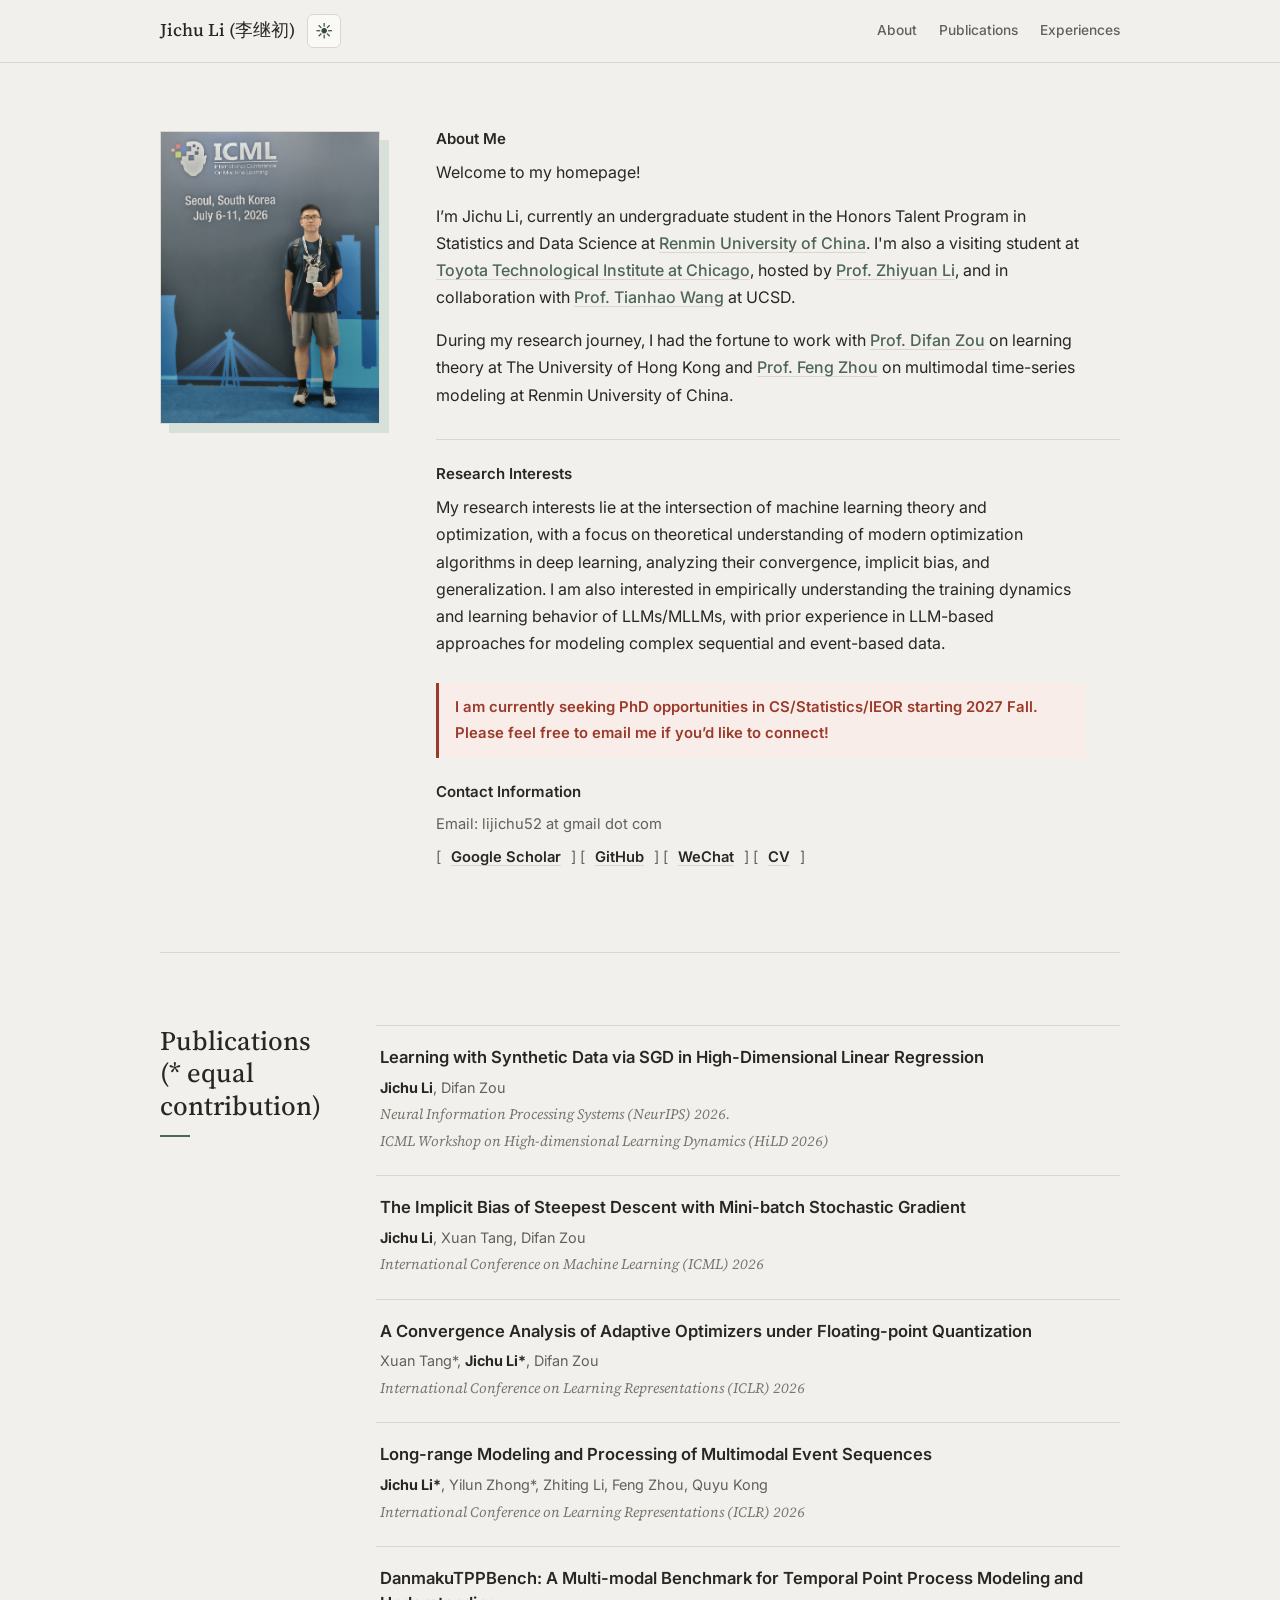
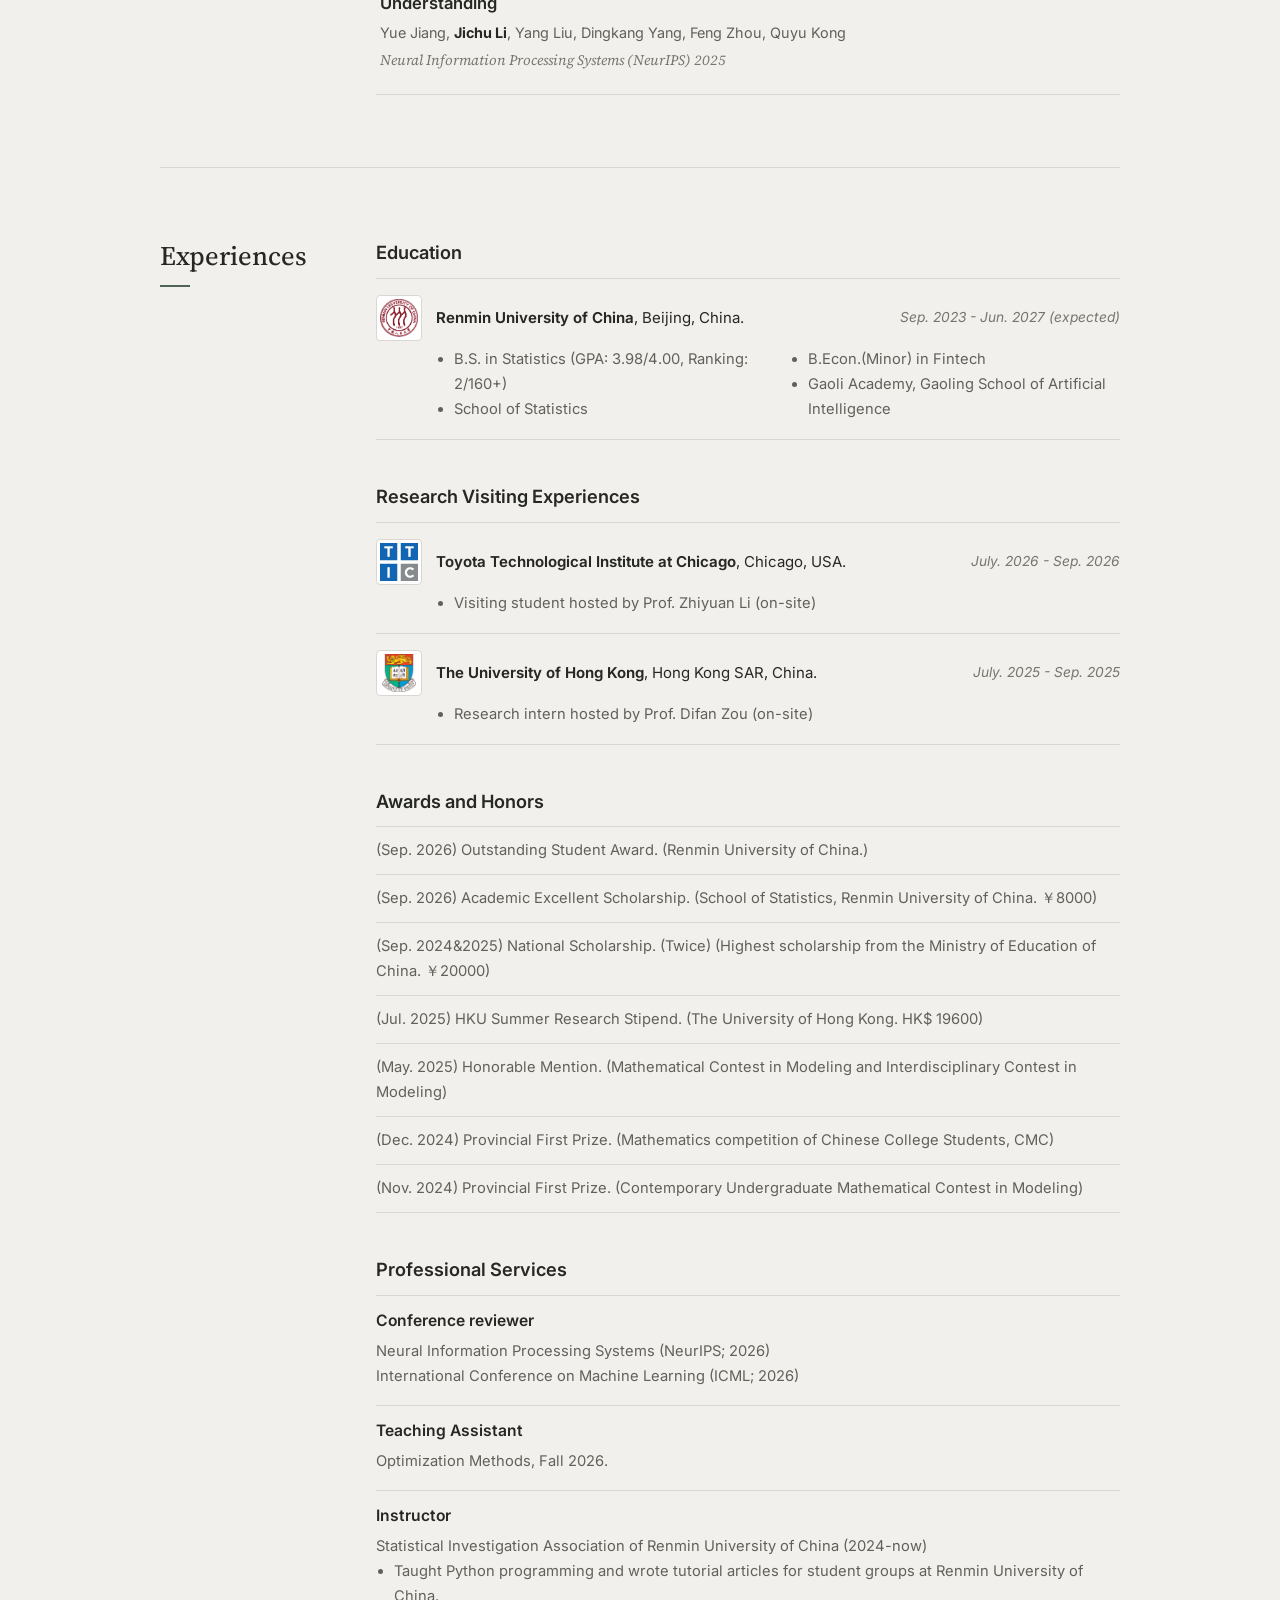
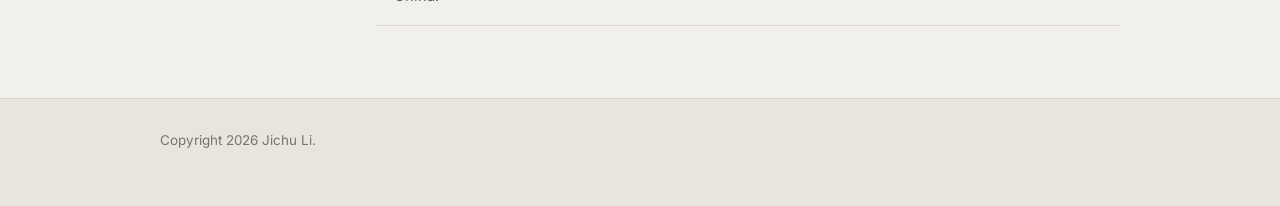
==== commit f73ac33d: "update" ====
--- a/index.html
+++ b/index.html
@@ -463,12 +463,11 @@
         <div class="profile-copy">
           <h2 class="label">About Me</h2>
           <p>Welcome to my homepage!</p>
-          <p>I’m Jichu Li, currently an undergraduate student in the Honors Talent Program in Statistics and Data Science at <a href="https://www.ruc.edu.cn/">Renmin University of China</a>. I'm also a visiting student at <a href="https://www.ttic.edu/">Toyota Technological Institute at Chicago</a>, hosted by <a href="https://zhiyuanli.ttic.edu/">Prof. Zhiyuan Li</a>.</p>
+          <p>I’m Jichu Li, currently an undergraduate student in the Honors Talent Program in Statistics and Data Science at <a href="https://www.ruc.edu.cn/">Renmin University of China</a>. I'm also a visiting student at <a href="https://www.ttic.edu/">Toyota Technological Institute at Chicago</a>, hosted by <a href="https://zhiyuanli.ttic.edu/">Prof. Zhiyuan Li</a>, and in collaboration with <a href="https://tiiao.github.io/">Prof. Tianhao Wang</a> at UCSD.</p>
           <p>During my research journey, I had the fortune to work with <a href="https://difanzou.github.io/">Prof. Difan Zou</a> on learning theory at The University of Hong Kong and <a href="https://zhoufeng6288.github.io/index.html">Prof. Feng Zhou</a> on multimodal time-series modeling at Renmin University of China.</p>
           <div class="research-copy">
             <h2 class="label">Research Interests</h2>
-            <p>My research interests lie at the intersection of machine learning theory and optimization. I am dedicated to building a rigorous theoretical understanding of modern optimization algorithms in deep learning, analyzing their convergence, implicit bias, and generalization.
-            At the same time, I am interested in applying these theoretical insights to the design and analysis of large language models (LLMs/MLLMs), including LLM-based approaches for modeling complex sequential and event-based data.</p>
+            <p>My research interests lie at the intersection of machine learning theory and optimization, with a focus on theoretical understanding of modern optimization algorithms in deep learning, analyzing their convergence, implicit bias, and generalization. I am also interested in empirically understanding the training dynamics and learning behavior of LLMs/MLLMs, with prior experience in LLM-based approaches for modeling complex sequential and event-based data.</p>
           </div>
           <p class="notice">I am currently seeking PhD opportunities in CS/Statistics/IEOR starting 2027 Fall. Please feel free to email me if you’d like to connect!</p>
           <div class="contact" id="contact">
@@ -484,9 +483,9 @@
       <h2 class="section-title">Publications (* equal contribution)</h2>
       <div class="publication-list">
         <article class="publication">
-          <h3><a href="https://openreview.net/forum?id=ayBfYBks0U">Learning with Synthetic Data via SGD in High-Dimensional Linear Regression</a></h3>
+          <h3><a href="https://arxiv.org/abs/2609.09572">Learning with Synthetic Data via SGD in High-Dimensional Linear Regression</a></h3>
           <p class="authors"><strong>Jichu Li</strong>, Difan Zou</p>
-          <p class="venue">In submission</p>
+          <p class="venue">Neural Information Processing Systems (NeurIPS) 2026.</p>
           <p class="venue">ICML Workshop on High-dimensional Learning Dynamics (HiLD 2026)</p>
         </article>
         <article class="publication">
@@ -559,6 +558,8 @@
       <div class="experience-group">
         <h3 class="group-title">Awards and Honors</h3>
         <div class="award-list">
+          <p>(Sep. 2026) Outstanding Student Award. (Renmin University of China.)</p>
+          <p>(Sep. 2026) Academic Excellent Scholarship. (School of Statistics, Renmin University of China. ￥8000)</p>
           <p>(Sep. 2024&amp;2025) National Scholarship. (Twice) (Highest scholarship from the Ministry of Education of China. ￥20000)</p>
           <p>(Jul. 2025) HKU Summer Research Stipend. (The University of Hong Kong. HK$ 19600)</p>
           <p>(May. 2025) Honorable Mention. (Mathematical Contest in Modeling and Interdisciplinary Contest in Modeling)</p>
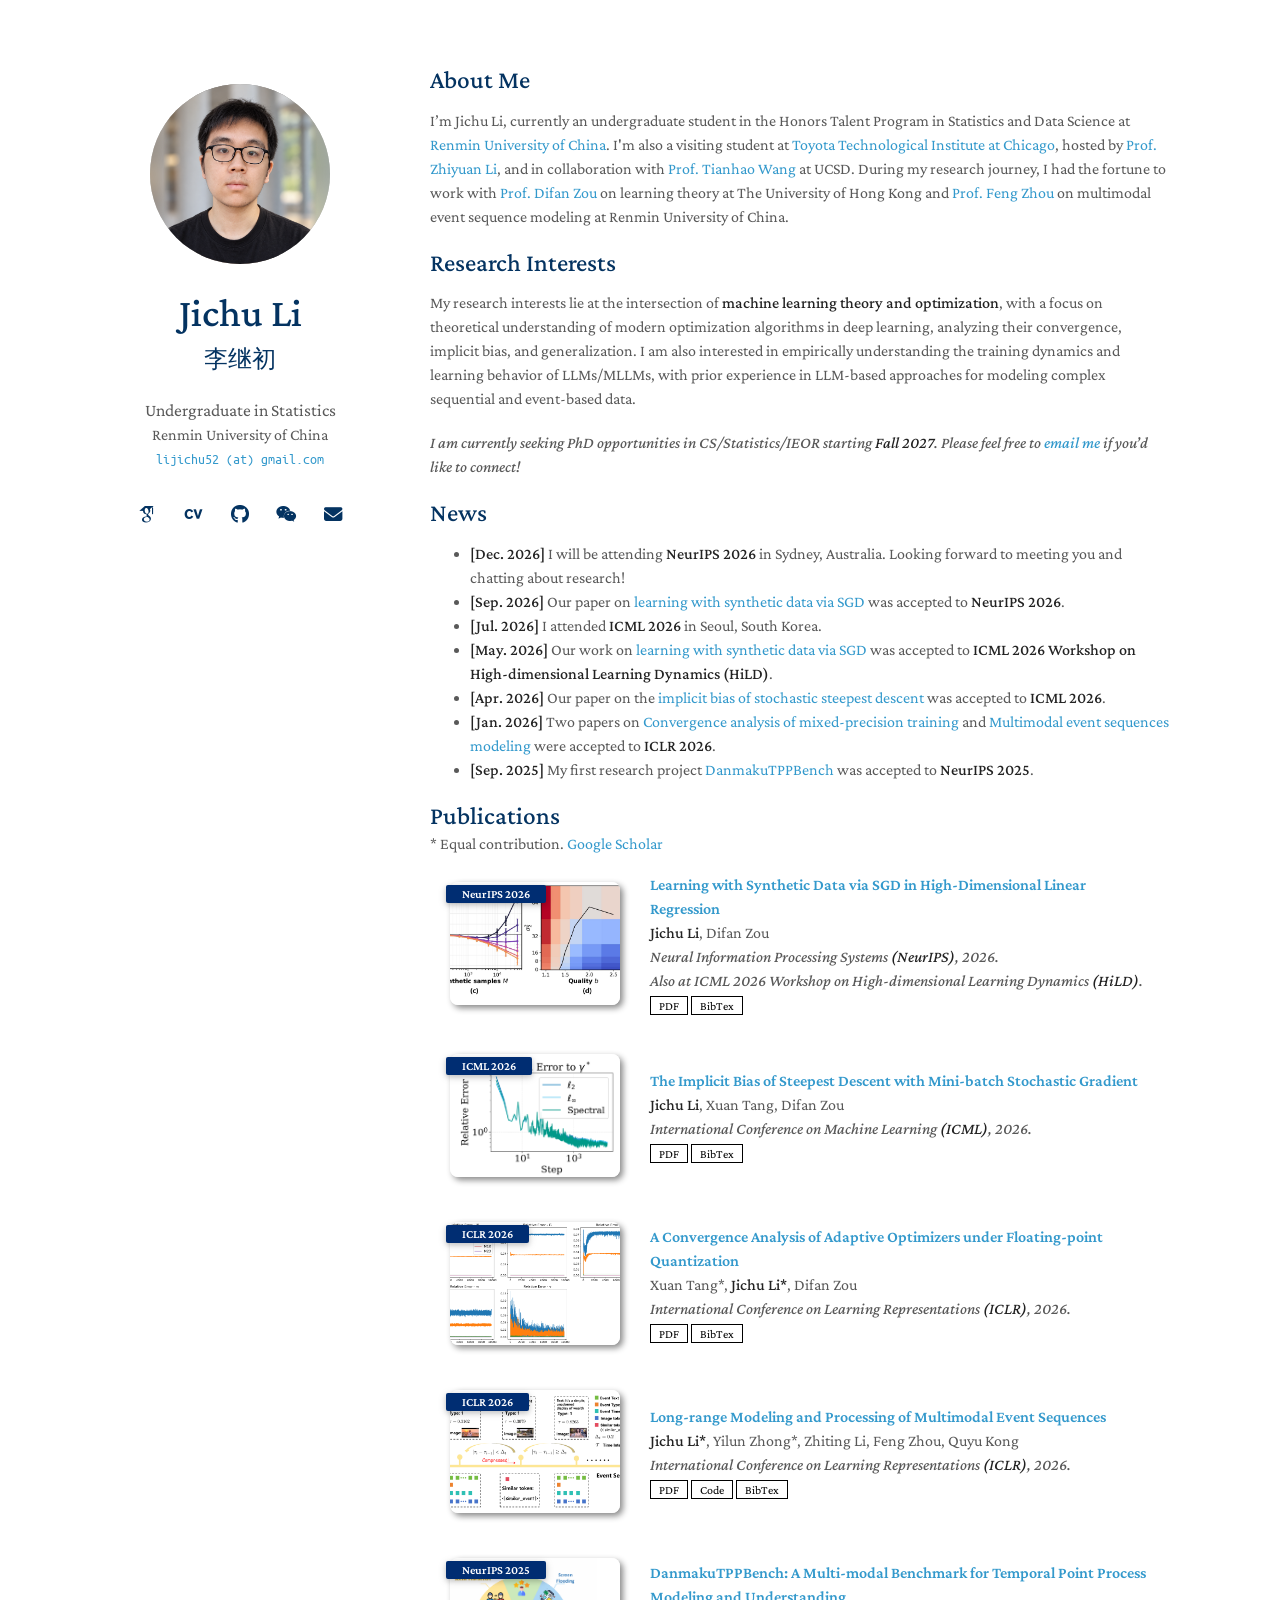
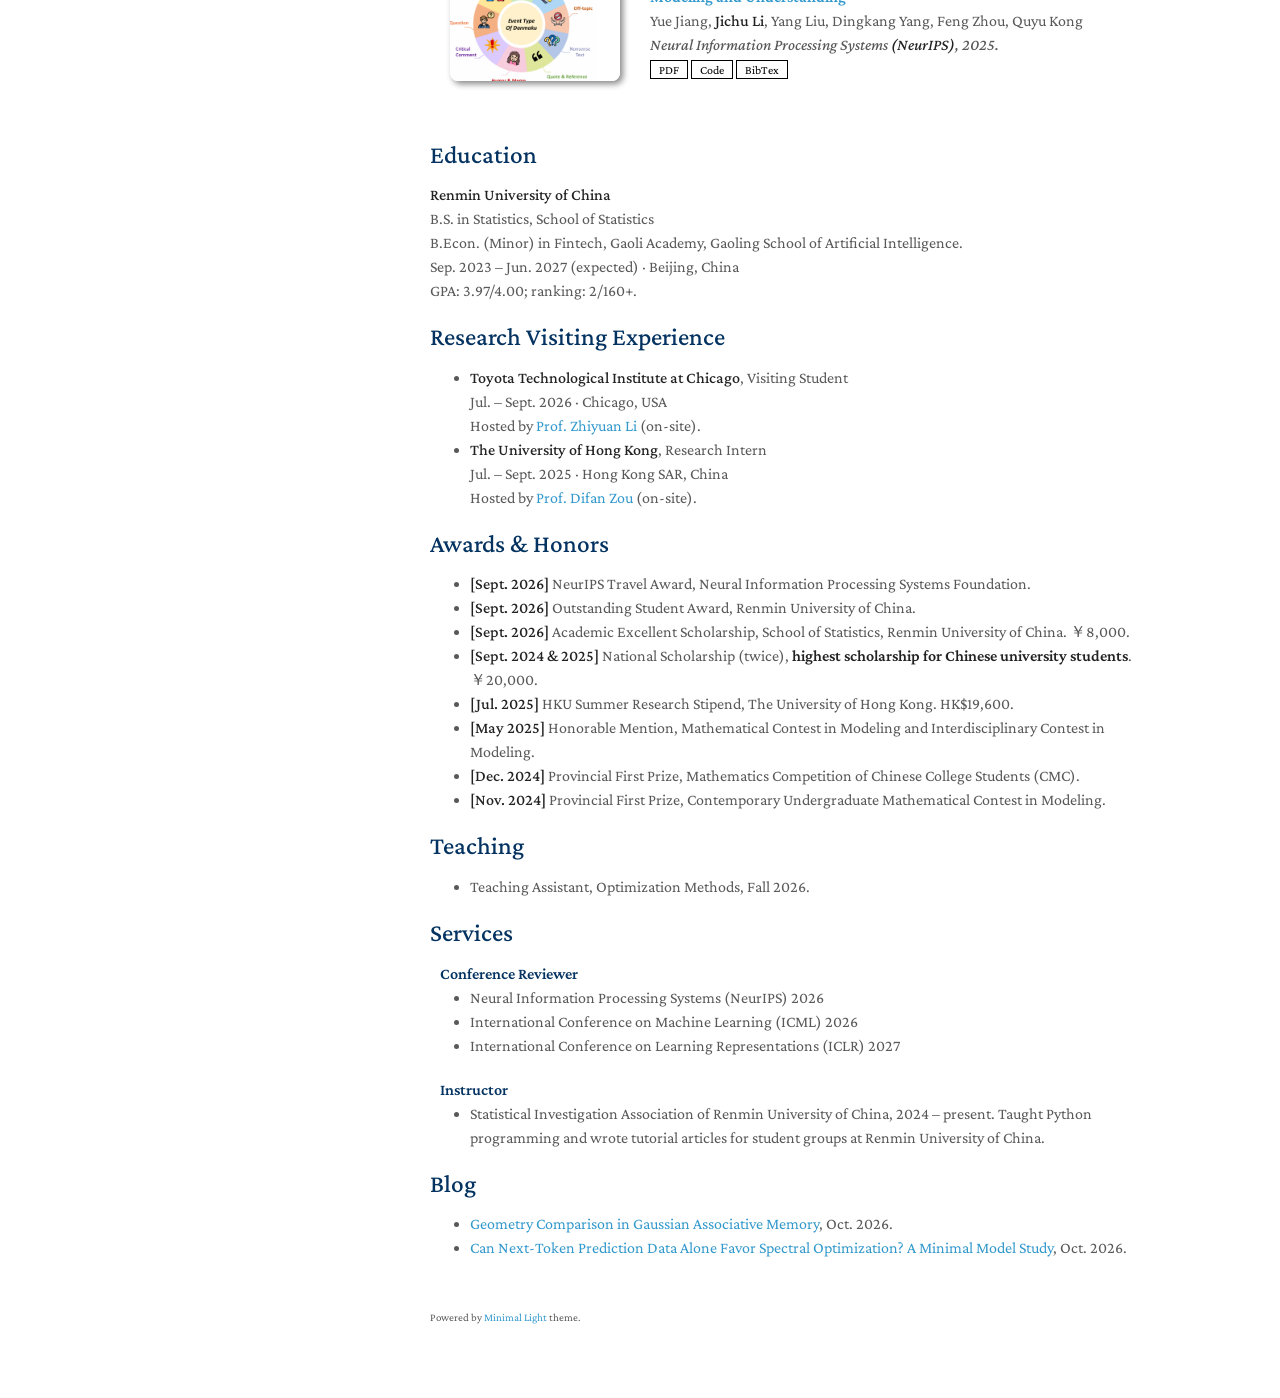
==== commit 410618fa: "Replace homepage with Minimal Light design" ====
--- a/index.html
+++ b/index.html
@@ -1,639 +1,214 @@
-<!doctype html>
-<html lang="en">
-<head>
-  <meta charset="utf-8">
-  <meta name="viewport" content="width=device-width, initial-scale=1">
-  <meta name="description" content="Jichu Li (李继初) - academic homepage">
-  <meta property="og:title" content="Jichu Li (李继初)">
-  <meta property="og:description" content="Academic homepage of Jichu Li.">
-  <meta property="og:image" content="og.png">
-  <meta name="twitter:card" content="summary_large_image">
-  <title>Jichu Li (李继初)</title>
-  <link rel="preconnect" href="https://fonts.googleapis.com">
-  <link rel="preconnect" href="https://fonts.gstatic.com" crossorigin>
-  <link href="https://fonts.googleapis.com/css2?family=Inter:wght@400;500;600;700&amp;family=Source+Serif+4:opsz,wght@8..60,400;8..60,500;8..60,600&amp;display=swap" rel="stylesheet">
-  <script>
-    (() => {
-      try {
-        const savedTheme = localStorage.getItem("theme");
-        const prefersDark = window.matchMedia("(prefers-color-scheme: dark)").matches;
-        const initialTheme = savedTheme === "dark" || savedTheme === "light"
-          ? savedTheme
-          : (prefersDark ? "dark" : "light");
-        document.documentElement.dataset.theme = initialTheme;
-      } catch (error) {
-        document.documentElement.dataset.theme = "light";
-      }
-    })();
-  </script>
-  <style>
-    :root {
-      color-scheme: light;
-      --paper: #f1f0ed;
-      --surface: #faf9f5;
-      --ink: #272723;
-      --muted: #626159;
-      --faint: #77756c;
-      --line: #d9d7cf;
-      --accent: #4f6656;
-      --accent-strong: #33493c;
-      --accent-soft: #d7e0d9;
-      --notice: #9a3a29;        
-      --notice-soft: #f9edea;   
-      --nav-bg: rgba(241, 240, 237, .9);
-      --footer: #e7e5dd;
-      --hover: rgba(250, 249, 245, .7);
-      --serif: "Source Serif 4", Georgia, "Times New Roman", serif;
-      --sans: "Inter", "PingFang SC", "Microsoft YaHei", sans-serif;
-      --max-width: 960px;
-    }
-    :root[data-theme="dark"] {
-      color-scheme: dark;
-      --paper: #1b1b18;
-      --surface: #25241f;
-      --ink: #f0eee6;
-      --muted: #bebbb0;
-      --faint: #a39f92;
-      --line: #3e3c34;
-      --accent: #b7c8bb;
-      --accent-strong: #dce6de;
-      --accent-soft: #2c372f;
-      --notice: #9a3a29;        
-      --notice-soft: #f9edea;   
-      --nav-bg: rgba(27, 27, 24, .9);
-      --footer: #151512;
-      --hover: rgba(255, 255, 255, .04);
-    }
-
-    * { box-sizing: border-box; }
-    html { scroll-behavior: smooth; scroll-padding-top: 70px; }
-    body {
-      margin: 0;
-      background: var(--paper);
-      color: var(--ink);
-      font: 15px/1.7 var(--sans);
-      -webkit-font-smoothing: antialiased;
-      text-rendering: optimizeLegibility;
-      transition: background-color .2s ease, color .2s ease;
-    }
-    a {
-      color: var(--accent);
-      text-decoration-color: var(--line);
-      text-decoration-thickness: 1px;
-      text-underline-offset: 3px;
-    }
-    a:hover { text-decoration-color: var(--accent); }
-    a:focus-visible,
-    button:focus-visible { outline: 2px solid var(--accent); outline-offset: 3px; }
-
-    .skip-link {
-      position: fixed;
-      z-index: 50;
-      top: 8px;
-      left: 8px;
-      padding: 6px 10px;
-      background: var(--ink);
-      color: #fff;
-      transform: translateY(-150%);
-    }
-    .skip-link:focus { transform: translateY(0); }
-
-    .nav {
-      position: sticky;
-      z-index: 20;
-      top: 0;
-      border-bottom: 1px solid var(--line);
-      background: var(--nav-bg);
-      backdrop-filter: saturate(140%) blur(18px);
-      transition: background-color .2s ease, border-color .2s ease;
-    }
-    .nav-inner {
-      width: min(var(--max-width), calc(100% - 48px));
-      min-height: 62px;
-      margin: 0 auto;
-      display: flex;
-      align-items: center;
-      justify-content: space-between;
-      gap: 24px;
-    }
-    .nav-name {
-      color: var(--ink);
-      font: 500 1.12rem/1 var(--serif);
-      text-decoration: none;
-    }
-    .nav-title { margin: 0; font: inherit; }
-    .nav-brand {
-      display: flex;
-      align-items: center;
-      gap: 12px;
-    }
-    .nav-links { display: flex; align-items: center; gap: 22px; }
-    .nav-links a {
-      border: 0;
-      color: var(--muted);
-      font-size: .86rem;
-      font-weight: 500;
-      text-decoration: none;
-    }
-    .nav-links a:hover { color: var(--accent); }
-    .theme-toggle {
-      width: 34px;
-      height: 34px;
-      flex: 0 0 34px;
-      padding: 0;
-      border: 1px solid var(--line);
-      border-radius: 6px;
-      background: var(--surface);
-      color: var(--accent-strong);
-      display: grid;
-      place-items: center;
-      cursor: pointer;
-      font: 400 1.08rem/1 var(--sans);
-      transition: background-color .2s ease, border-color .2s ease, color .2s ease;
-    }
-    .theme-icon { grid-area: 1 / 1; }
-    .theme-icon-moon { display: none; }
-    :root[data-theme="dark"] .theme-icon-sun { display: none; }
-    :root[data-theme="dark"] .theme-icon-moon { display: block; }
-
-    main,
-    .footer-inner {
-      width: min(var(--max-width), calc(100% - 48px));
-      margin: 0 auto;
-    }
-    section { scroll-margin-top: 68px; }
-
-    .profile {
-      padding: 66px 0 74px;
-    }
-    .profile-grid {
-      display: grid;
-      grid-template-columns: 220px minmax(0, 1fr);
-      gap: 56px;
-      align-items: start;
-    }
-    .label {
-      margin: 0 0 10px;
-      color: var(--ink);
-      font: 600 .94rem/1.35 var(--sans);
-    }
-    .profile p { margin: 0 0 16px; font-size: 1rem; }
-    .profile-copy > p,
-    .research-copy p { max-width: 65ch; }
-    .profile-copy a { font-weight: 500; }
-    .portrait {
-      width: 220px;
-      margin: 2px 0 0;
-    }
-    .portrait img {
-      width: 100%;
-      height: auto;
-      display: block;
-      border: 1px solid var(--line);
-      box-shadow: 9px 9px 0 var(--accent-soft);
-    }
-    .research-copy {
-      margin-top: 30px;
-      padding-top: 24px;
-      border-top: 1px solid var(--line);
-    }
-    .notice {
-      margin: 26px 0 24px !important;
-      padding: 12px 16px;
-      border-left: 3px solid var(--notice);
-      background: var(--notice-soft);
-      color: var(--notice);
-      font-size: .93rem !important;
-      font-weight: 600;
-    }
-    .contact { margin-top: 24px; }
-    .contact p { margin-bottom: 8px; color: var(--muted); font-size: .92rem; }
-    .contact-links { display: flex; flex-wrap: wrap; gap: 4px 10px; }
-    .contact-links a { color: var(--ink); font-weight: 600; }
-    .contact-links a:hover { color: var(--accent); }
-
-    .content-section {
-      padding: 72px 0;
-      border-top: 1px solid var(--line);
-      display: grid;
-      grid-template-columns: 170px minmax(0, 1fr);
-      column-gap: 46px;
-      align-items: start;
-    }
-    .section-title {
-      grid-column: 1;
-      margin: 0;
-      color: var(--ink);
-      font: 500 1.68rem/1.2 var(--serif);
-    }
-    .section-title::after {
-      width: 30px;
-      height: 2px;
-      margin-top: 13px;
-      background: var(--accent);
-      display: block;
-      content: "";
-    }
-
-    .publication-list {
-      grid-column: 2;
-      border-top: 1px solid var(--line);
-    }
-    .publication {
-      padding: 19px 4px 20px;
-      border-bottom: 1px solid var(--line);
-      transition: background-color .16s ease;
-    }
-    .publication:hover { background: var(--hover); }
-    .publication h3 {
-      margin: 0 0 6px;
-      font: 600 1.04rem/1.48 var(--sans);
-    }
-    .publication h3 a { color: var(--ink); text-decoration: none; }
-    .publication h3 a:hover { color: var(--accent); }
-    .publication p { margin: 2px 0; font-size: .9rem; }
-    .authors { color: var(--muted); }
-    .authors strong { color: var(--ink); font-weight: 700; }
-    .venue { color: var(--faint); font-family: var(--serif); font-style: italic; }
-
-    .experience-group { grid-column: 2; margin-bottom: 44px; }
-    .experience-group:last-child { margin-bottom: 0; }
-    .group-title {
-      margin: 0 0 13px;
-      font: 600 1.14rem/1.35 var(--sans);
-    }
-    .experience-item {
-      padding: 16px 0 17px;
-      border-bottom: 1px solid var(--line);
-    }
-    .experience-item:first-of-type { border-top: 1px solid var(--line); }
-    .experience-head {
-      display: grid;
-      grid-template-columns: minmax(0, 1fr) auto;
-      gap: 20px;
-      align-items: center;
-    }
-    .organization {
-      min-width: 0;
-      display: flex;
-      align-items: center;
-      gap: 14px;
-    }
-    .logo-slot {
-      width: 46px;
-      height: 46px;
-      flex: 0 0 46px;
-      display: grid;
-      place-items: center;
-      padding: 2px;
-      border: 1px solid var(--line);
-      border-radius: 4px;
-      background: #fff;
-    }
-    .logo-slot img {
-      width: 38px;
-      height: 38px;
-      object-fit: contain;
-      display: block;
-    }
-    .organization-text { line-height: 1.45; }
-    .organization-text strong { font-weight: 650; }
-    .date {
-      color: var(--faint);
-      font-size: .86rem;
-      white-space: nowrap;
-    }
-    .experience-body {
-      margin-left: 60px;
-      margin-top: 6px;
-    }
-    .experience-body ul {
-      margin: 0;
-      padding-left: 18px;
-      color: var(--muted);
-      font-size: .92rem;
-    }
-    .degree-columns {
-      display: grid;
-      grid-template-columns: repeat(2, minmax(0, 1fr));
-      gap: 24px;
-    }
-    .award-list { border-top: 1px solid var(--line); }
-    .award-list p {
-      margin: 0;
-      padding: 11px 0;
-      border-bottom: 1px solid var(--line);
-      color: var(--muted);
-      font-size: .92rem;
-    }
-    .award-list strong { color: var(--ink); }
-    .service-grid {
-      display: grid;
-      grid-template-columns: 1fr;
-      gap: 0;
-      border-top: 1px solid var(--line);
-    }
-    .service-grid > div {
-      padding: 14px 0 16px;
-      border-bottom: 1px solid var(--line);
-    }
-    .service-grid h4 {
-      margin: 0 0 7px;
-      color: var(--ink);
-      font: 600 .98rem/1.4 var(--sans);
-    }
-    .service-grid p,
-    .service-grid ul {
-      margin: 0;
-      color: var(--muted);
-      font-size: .92rem;
-    }
-    .service-grid ul { padding-left: 18px; }
-
-    footer {
-      border-top: 1px solid var(--line);
-      background: var(--footer);
-      transition: background-color .2s ease, border-color .2s ease;
-    }
-    .footer-inner {
-      padding: 30px 0 54px;
-      color: var(--faint);
-      font-size: .84rem;
-    }
-    .footer-inner p { margin: 0; }
-
-    dialog {
-      width: min(390px, calc(100% - 32px));
-      max-height: calc(100vh - 32px);
-      padding: 12px;
-      border: 0;
-      background: var(--surface);
-      box-shadow: 0 22px 70px rgba(35, 35, 31, .22);
-    }
-    dialog::backdrop { background: rgba(35, 35, 31, .72); }
-    dialog img { width: 100%; height: auto; max-height: calc(100vh - 56px); object-fit: contain; display: block; }
-    .dialog-close {
-      position: absolute;
-      top: 20px;
-      right: 20px;
-      width: 36px;
-      height: 36px;
-      padding: 0;
-      border: 1px solid var(--line);
-      border-radius: 50%;
-      background: var(--surface);
-      color: var(--ink);
-      cursor: pointer;
-      font-size: 1.4rem;
-      line-height: 1;
-    }
-
-    @media (max-width: 900px) {
-      .profile-grid { grid-template-columns: 220px minmax(0, 1fr); gap: 40px; }
-      .portrait { width: 220px; }
-      .content-section { grid-template-columns: 150px minmax(0, 1fr); column-gap: 34px; }
-    }
-    @media (max-width: 760px) {
-      .content-section { display: block; }
-      .section-title { margin: 0 0 28px; }
-    }
-    @media (max-width: 680px) {
-      body { font-size: 16px; line-height: 1.65; }
-      .profile-grid { grid-template-columns: 1fr; gap: 30px; }
-      .portrait { width: 210px; margin: 0; }
-    }
-    @media (max-width: 540px) {
-      html { scroll-padding-top: 62px; }
-      .nav-inner,
-      main,
-      .footer-inner { width: calc(100% - 36px); }
-      .nav-inner {
-        min-height: 58px;
-        gap: 12px;
-      }
-      .nav-name { flex: 0 0 auto; font-size: .98rem; }
-      .nav-brand { flex: 0 0 auto; gap: 8px; }
-      .nav-links {
-        min-width: 0;
-        gap: 14px;
-        overflow-x: auto;
-        scrollbar-width: none;
-      }
-      .nav-links::-webkit-scrollbar { display: none; }
-      .profile { padding: 46px 0 52px; }
-      .content-section { padding: 52px 0; }
-      .section-title { font-size: 1.5rem; }
-      .experience-head { grid-template-columns: 1fr; gap: 5px; }
-      .date { margin-left: 60px; white-space: normal; }
-      .degree-columns { grid-template-columns: 1fr; gap: 8px; }
-      .organization { align-items: flex-start; }
-    }
-    @media (prefers-reduced-motion: reduce) {
-      html { scroll-behavior: auto; }
-      body { transition: none; }
-    }
-  </style>
-</head>
-<body>
-  <a class="skip-link" href="#about">Skip to content</a>
-
-  <nav class="nav" aria-label="Primary navigation">
-    <div class="nav-inner">
-      <div class="nav-brand">
-        <h1 class="nav-title"><a class="nav-name" href="#about">Jichu Li (李继初)</a></h1>
-        <button class="theme-toggle" id="theme-toggle" type="button" aria-label="Switch to dark mode" aria-pressed="false" title="Switch to dark mode">
-          <span class="theme-icon theme-icon-sun" aria-hidden="true">&#9728;</span>
-          <span class="theme-icon theme-icon-moon" aria-hidden="true">&#9790;</span>
-        </button>
-      </div>
-      <div class="nav-links">
-        <a href="#about">About</a>
-        <a href="#publications">Publications</a>
-        <a href="#experiences">Experiences</a>
-      </div>
+<!DOCTYPE html>
+<html lang="en-US">
+  <head>
+    <title>Jichu Li | Renmin University of China</title>
+    <meta charset="UTF-8">
+    <meta http-equiv="X-UA-Compatible" content="IE=edge">
+    <meta name="viewport" content="width=device-width, initial-scale=1">
+    <meta name="description" content="Jichu Li (李继初), undergraduate at Renmin University of China. Research in machine learning theory, optimization, and the training dynamics of large language models.">
+    <meta name="keywords" content="Jichu Li, 李继初, machine learning theory, optimization">
+    <meta property="og:title" content="Jichu Li | Academic Homepage">
+    <meta property="og:description" content="Machine learning theory, optimization, and the learning dynamics of foundation models.">
+    <meta property="og:type" content="website">
+    <link rel="icon" href="./assets/img/favicon.svg" type="image/svg+xml">
+    <link rel="stylesheet" href="./assets/vendor/academicons/css/academicons.min.css">
+    <link rel="stylesheet" href="./assets/vendor/fontawesome/css/all.min.css">
+    <link rel="stylesheet" href="./assets/css/font.css">
+    <link rel="stylesheet" href="./assets/css/style.css">
+    <link rel="stylesheet" href="./assets/css/publications.css">
+    <link rel="stylesheet" href="./assets/css/custom.css">
+  </head>
+  <body>
+    <div class="wrapper">
+      <header aria-label="Profile and contact">
+        <a class="image avatar" href="./index.html#about-me" aria-label="About Jichu Li"><img src="./assets/img/avatar-glasses.png" alt="Jichu Li" fetchpriority="high" width="1122" height="1402"></a>
+        <h1>Jichu Li<span class="chinese-name" lang="zh">李继初</span></h1>
+        <position style="font-size:1.10rem;">Undergraduate in Statistics</position>
+        <br>
+        <a href="https://www.ruc.edu.cn/" rel="noopener"><autocolor>Renmin University of China</autocolor></a>
+        <br>
+        <a href="mailto:lijichu52@gmail.com"><email>lijichu52 (at) gmail.com</email></a>
+        <br>
+        <br>
+        <div class="social-icons">
+          <a style="margin: 0 5px 0 0" href="https://scholar.google.com/citations?user=hY3QvysAAAAJ&amp;hl=en" aria-label="Google Scholar" title="Google Scholar"><i class="ai ai-google-scholar" style="font-size:1.2rem" aria-hidden="true"></i></a>
+          <a style="margin: 0 5px 0 0" href="./assets/files/CV_Jichu.pdf" aria-label="Curriculum Vitae" title="Curriculum Vitae"><i class="ai ai-cv" style="font-size:1.3rem;" aria-hidden="true"></i></a>
+          <a style="margin: 0 5px 0 0" href="https://github.com/JichuLi" aria-label="GitHub" title="GitHub"><i class="fab fa-github" aria-hidden="true"></i></a>
+          <a style="margin: 0 5px 0 0" href="./assets/img/WeChat.jpg" aria-label="WeChat QR code" title="WeChat"><i class="fab fa-weixin" aria-hidden="true"></i></a>
+          <a style="margin: 0" href="mailto:lijichu52@gmail.com" aria-label="Email" title="Email"><i class="fas fa-envelope" aria-hidden="true"></i></a>
+        </div>
+        <br>
+      </header>
+      <section aria-label="Academic profile">
+        <h2 id="about-me">About Me</h2>
+        <p>I’m Jichu Li, currently an undergraduate student in the Honors Talent Program in Statistics and Data Science at <a href="https://www.ruc.edu.cn/">Renmin University of China</a>. I'm also a visiting student at <a href="https://www.ttic.edu/">Toyota Technological Institute at Chicago</a>, hosted by <a href="https://zhiyuanli.ttic.edu/">Prof. Zhiyuan Li</a>, and in collaboration with <a href="https://tiiao.github.io/">Prof. Tianhao Wang</a> at UCSD. During my research journey, I had the fortune to work with <a href="https://difanzou.github.io/">Prof. Difan Zou</a> on learning theory at The University of Hong Kong and <a href="https://zhoufeng6288.github.io/index.html">Prof. Feng Zhou</a> on multimodal event sequence modeling at Renmin University of China.</p>
+
+        <h2 id="research-interests">Research Interests</h2>
+        <p>My research interests lie at the intersection of <strong>machine learning theory and optimization</strong>, with a focus on theoretical understanding of modern optimization algorithms in deep learning, analyzing their convergence, implicit bias, and generalization. I am also interested in empirically understanding the training dynamics and learning behavior of LLMs/MLLMs, with prior experience in LLM-based approaches for modeling complex sequential and event-based data.</p>
+        <p><em>I am currently seeking PhD opportunities in CS/Statistics/IEOR starting <strong>Fall 2027</strong>. Please feel free to <a href="mailto:lijichu52@gmail.com">email me</a> if you’d like to connect!</em></p>
+
+        <h2 id="news">News</h2>
+        <!-- Acceptance months follow the official conference notification calendars; see README.md. -->
+        <ul>
+          <li><strong>[Dec. 2026]</strong> I will be attending <a href="https://neurips.cc/Conferences/2026"><strong>NeurIPS 2026</strong></a> in Sydney, Australia. Looking forward to meeting you and chatting about research!</li>
+          <li><strong>[Sep. 2026]</strong> Our paper on <a href="./index.html#pub-synthetic-data">learning with synthetic data via SGD</a> was accepted to <strong>NeurIPS 2026</strong>.</li>
+          <li><strong>[Jul. 2026]</strong> I attended <a href="https://icml.cc/Conferences/2026"><strong>ICML 2026</strong></a> in Seoul, South Korea.</li>
+          <li><strong>[May. 2026]</strong> Our work on <a href="./index.html#pub-synthetic-data">learning with synthetic data via SGD</a> was accepted to <strong>ICML 2026 Workshop on High-dimensional Learning Dynamics (HiLD)</strong>.</li>
+          <li><strong>[Apr. 2026]</strong> Our paper on the <a href="./index.html#pub-implicit-bias">implicit bias of stochastic steepest descent</a> was accepted to <strong>ICML 2026</strong>.</li>
+          <li><strong>[Jan. 2026]</strong> Two papers on <a href="./index.html#pub-quantization">Convergence analysis of mixed-precision training</a> and <a href="./index.html#pub-multimodal-events">Multimodal event sequences modeling</a> were accepted to <strong>ICLR 2026</strong>.</li>
+          <li><strong>[Sep. 2025]</strong> My first research project <a href="./index.html#pub-danmaku">DanmakuTPPBench</a> was accepted to <strong>NeurIPS 2025</strong>.</li>
+        </ul>
+
+        <h2 id="publications" style="margin: 2px 0px 0px;">Publications</h2>
+        <p style="margin: 2px 0px -15px;">* Equal contribution. <a href="https://scholar.google.com/citations?user=hY3QvysAAAAJ&amp;hl=en">Google Scholar</a></p>
+        <div class="publications">
+          <ol class="bibliography">
+            <li id="pub-synthetic-data">
+              <div class="pub-row">
+                <div class="col-sm-3 abbr" style="position: relative;padding-right: 15px;padding-left: 15px;">
+                  <img src="./assets/img/synthetic-data.png" class="teaser img-fluid z-depth-1" alt="Simulation results comparing mixed and two-stage training with synthetic data" loading="lazy">
+                  <abbr class="badge">NeurIPS 2026</abbr>
+                </div>
+                <div class="col-sm-9" style="position: relative;padding-right: 15px;padding-left: 20px;">
+                  <div class="title"><a href="https://arxiv.org/abs/2609.09572">Learning with Synthetic Data via SGD in High-Dimensional Linear Regression</a></div>
+                  <div class="author"><strong>Jichu Li</strong>, Difan Zou</div>
+                  <div class="periodical"><em>Neural Information Processing Systems <strong>(NeurIPS)</strong>, 2026.</em><br><em>Also at ICML 2026 Workshop on High-dimensional Learning Dynamics <strong>(HiLD)</strong>.</em></div>
+                  <div class="links">
+                    <a href="https://arxiv.org/pdf/2609.09572" class="btn btn-sm z-depth-0" target="_blank" rel="noopener" style="font-size:12px;">PDF</a>
+                    <a href="./assets/bibtex/synthetic-data.txt" class="btn btn-sm z-depth-0" target="_blank" rel="noopener" style="font-size:12px;">BibTex</a>
+                  </div>
+                </div>
+              </div>
+            </li>
+            <br>
+            <li id="pub-implicit-bias">
+              <div class="pub-row">
+                <div class="col-sm-3 abbr" style="position: relative;padding-right: 15px;padding-left: 15px;">
+                  <img src="./assets/img/implicit-bias.png" class="teaser img-fluid z-depth-1" alt="Experiments on the implicit bias of stochastic steepest descent" loading="lazy">
+                  <abbr class="badge">ICML 2026</abbr>
+                </div>
+                <div class="col-sm-9" style="position: relative;padding-right: 15px;padding-left: 20px;">
+                  <div class="title"><a href="https://arxiv.org/abs/2602.11557">The Implicit Bias of Steepest Descent with Mini-batch Stochastic Gradient</a></div>
+                  <div class="author"><strong>Jichu Li</strong>, Xuan Tang, Difan Zou</div>
+                  <div class="periodical"><em>International Conference on Machine Learning <strong>(ICML)</strong>, 2026.</em></div>
+                  <div class="links">
+                    <a href="https://arxiv.org/pdf/2602.11557" class="btn btn-sm z-depth-0" target="_blank" rel="noopener" style="font-size:12px;">PDF</a>
+                    <a href="./assets/bibtex/implicit-bias.txt" class="btn btn-sm z-depth-0" target="_blank" rel="noopener" style="font-size:12px;">BibTex</a>
+                  </div>
+                </div>
+              </div>
+            </li>
+            <br>
+            <li id="pub-quantization">
+              <div class="pub-row">
+                <div class="col-sm-3 abbr" style="position: relative;padding-right: 15px;padding-left: 15px;">
+                  <img src="./assets/img/quantization.png" class="teaser img-fluid z-depth-1" alt="Muon experiments under floating-point quantization" loading="lazy">
+                  <abbr class="badge">ICLR 2026</abbr>
+                </div>
+                <div class="col-sm-9" style="position: relative;padding-right: 15px;padding-left: 20px;">
+                  <div class="title"><a href="https://arxiv.org/abs/2510.21314">A Convergence Analysis of Adaptive Optimizers under Floating-point Quantization</a></div>
+                  <div class="author">Xuan Tang*, <strong>Jichu Li*</strong>, Difan Zou</div>
+                  <div class="periodical"><em>International Conference on Learning Representations <strong>(ICLR)</strong>, 2026.</em></div>
+                  <div class="links">
+                    <a href="https://arxiv.org/pdf/2510.21314" class="btn btn-sm z-depth-0" target="_blank" rel="noopener" style="font-size:12px;">PDF</a>
+                    <a href="./assets/bibtex/quantization.txt" class="btn btn-sm z-depth-0" target="_blank" rel="noopener" style="font-size:12px;">BibTex</a>
+                  </div>
+                </div>
+              </div>
+            </li>
+            <br>
+            <li id="pub-multimodal-events">
+              <div class="pub-row">
+                <div class="col-sm-3 abbr" style="position: relative;padding-right: 15px;padding-left: 15px;">
+                  <img src="./assets/img/multimodal-events.png" class="teaser img-fluid z-depth-1" alt="Framework for long-range multimodal event sequence modeling" loading="lazy">
+                  <abbr class="badge">ICLR 2026</abbr>
+                </div>
+                <div class="col-sm-9" style="position: relative;padding-right: 15px;padding-left: 20px;">
+                  <div class="title"><a href="https://arxiv.org/abs/2602.01125">Long-range Modeling and Processing of Multimodal Event Sequences</a></div>
+                  <div class="author"><strong>Jichu Li*</strong>, Yilun Zhong*, Zhiting Li, Feng Zhou, Quyu Kong</div>
+                  <div class="periodical"><em>International Conference on Learning Representations <strong>(ICLR)</strong>, 2026.</em></div>
+                  <div class="links">
+                    <a href="https://arxiv.org/pdf/2602.01125" class="btn btn-sm z-depth-0" target="_blank" rel="noopener" style="font-size:12px;">PDF</a>
+                    <a href="https://github.com/JichuLi/MM-TPP" class="btn btn-sm z-depth-0" target="_blank" rel="noopener" style="font-size:12px;">Code</a>
+                    <a href="./assets/bibtex/multimodal-events.txt" class="btn btn-sm z-depth-0" target="_blank" rel="noopener" style="font-size:12px;">BibTex</a>
+                  </div>
+                </div>
+              </div>
+            </li>
+            <br>
+            <li id="pub-danmaku">
+              <div class="pub-row">
+                <div class="col-sm-3 abbr" style="position: relative;padding-right: 15px;padding-left: 15px;">
+                  <img src="./assets/img/danmaku.png" class="teaser img-fluid z-depth-1" alt="DanmakuTPPBench multimodal temporal point process data and event types" loading="lazy">
+                  <abbr class="badge">NeurIPS 2025</abbr>
+                </div>
+                <div class="col-sm-9" style="position: relative;padding-right: 15px;padding-left: 20px;">
+                  <div class="title"><a href="https://arxiv.org/abs/2505.18411">DanmakuTPPBench: A Multi-modal Benchmark for Temporal Point Process Modeling and Understanding</a></div>
+                  <div class="author">Yue Jiang, <strong>Jichu Li</strong>, Yang Liu, Dingkang Yang, Feng Zhou, Quyu Kong</div>
+                  <div class="periodical"><em>Neural Information Processing Systems <strong>(NeurIPS)</strong>, 2025.</em></div>
+                  <div class="links">
+                    <a href="https://arxiv.org/pdf/2505.18411" class="btn btn-sm z-depth-0" target="_blank" rel="noopener" style="font-size:12px;">PDF</a>
+                    <a href="https://github.com/FRENKIE-CHIANG/DanmakuTPPBench" class="btn btn-sm z-depth-0" target="_blank" rel="noopener" style="font-size:12px;">Code</a>
+                    <a href="./assets/bibtex/danmaku.txt" class="btn btn-sm z-depth-0" target="_blank" rel="noopener" style="font-size:12px;">BibTex</a>
+                  </div>
+                </div>
+              </div>
+            </li>
+            <br>
+          </ol>
+        </div>
+
+        <h2 id="education">Education</h2>
+        <p><strong>Renmin University of China</strong><br>
+          <span class="degree-line">B.S. in Statistics, School of Statistics</span><br>
+          <span class="degree-line">B.Econ. (Minor) in Fintech, Gaoli Academy, Gaoling School of Artificial Intelligence.</span><br>
+          Sep. 2023 – Jun. 2027 (expected) · Beijing, China<br>
+          GPA: 3.97/4.00; ranking: 2/160+.</p>
+
+        <h2 id="experience">Research Visiting Experience</h2>
+        <ul>
+          <li><strong>Toyota Technological Institute at Chicago</strong>, Visiting Student<br>Jul. – Sept. 2026 · Chicago, USA<br>Hosted by <a href="https://zhiyuanli.ttic.edu/">Prof. Zhiyuan Li</a> (on-site).</li>
+          <li><strong>The University of Hong Kong</strong>, Research Intern<br>Jul. – Sept. 2025 · Hong Kong SAR, China<br>Hosted by <a href="https://difanzou.github.io/">Prof. Difan Zou</a> (on-site).</li>
+        </ul>
+
+        <h2 id="awards">Awards &amp; Honors</h2>
+        <ul>
+          <li><strong>[Sept. 2026]</strong> NeurIPS Travel Award, Neural Information Processing Systems Foundation.</li>
+          <li><strong>[Sept. 2026]</strong> Outstanding Student Award, Renmin University of China.</li>
+          <li><strong>[Sept. 2026]</strong> Academic Excellent Scholarship, School of Statistics, Renmin University of China. ￥8,000.</li>
+          <li><strong>[Sept. 2024 &amp; 2025]</strong> National Scholarship (twice), <strong class="award-highlight">highest scholarship for Chinese university students</strong>. ￥20,000.</li>
+          <li><strong>[Jul. 2025]</strong> HKU Summer Research Stipend, The University of Hong Kong. HK$19,600.</li>
+          <li><strong>[May 2025]</strong> Honorable Mention, Mathematical Contest in Modeling and Interdisciplinary Contest in Modeling.</li>
+          <li><strong>[Dec. 2024]</strong> Provincial First Prize, Mathematics Competition of Chinese College Students (CMC).</li>
+          <li><strong>[Nov. 2024]</strong> Provincial First Prize, Contemporary Undergraduate Mathematical Contest in Modeling.</li>
+        </ul>
+
+        <h2 id="teaching">Teaching</h2>
+        <ul>
+          <li>Teaching Assistant, Optimization Methods, Fall 2026.</li>
+        </ul>
+
+        <h2 id="services">Services</h2>
+        <h4 style="margin:0 10px 0;">Conference Reviewer</h4>
+        <ul style="margin:0 0 20px;">
+          <li><a href="https://neurips.cc/Conferences/2026"><autocolor>Neural Information Processing Systems (NeurIPS) 2026</autocolor></a></li>
+          <li><a href="https://icml.cc/Conferences/2026"><autocolor>International Conference on Machine Learning (ICML) 2026</autocolor></a></li>
+          <li><a href="https://iclr.cc/Conferences/2027"><autocolor>International Conference on Learning Representations (ICLR) 2027</autocolor></a></li>
+        </ul>
+        <h4 style="margin:0 10px 0;">Instructor</h4>
+        <ul style="margin:0 0 20px;">
+          <li>Statistical Investigation Association of Renmin University of China, 2024 – present. Taught Python programming and wrote tutorial articles for student groups at Renmin University of China.</li>
+        </ul>
+
+        <h2 id="blog">Blog</h2>
+        <ul>
+          <li><a href="https://nonchalant-consonant-85a.notion.site/Geometry-Comparison-in-Gaussian-Associative-Memory-c329f3d590fc82caa53381d2f8c1b135?pvs=74">Geometry Comparison in Gaussian Associative Memory</a>, Oct. 2026.</li>
+          <li><a href="https://nonchalant-consonant-85a.notion.site/Geometry-Comparison-in-Gaussian-Associative-Memory-c329f3d590fc82caa53381d2f8c1b135?pvs=74">Can Next-Token Prediction Data Alone Favor Spectral Optimization? A Minimal Model Study</a>, Oct. 2026.</li>
+        </ul>
+        <br>
+        <p><small>Powered by <a href="https://github.com/yaoyao-liu/minimal-light" target="_blank" rel="noopener">Minimal Light</a> theme.</small></p>
+      </section>
+      <footer></footer>
     </div>
-  </nav>
-
-  <main>
-    <section class="profile" id="about">
-      <div class="profile-grid">
-        <figure class="portrait">
-          <img src="images/self_photo.jpg" alt="Jichu Li at the International Conference on Machine Learning" width="1977" height="2637">
-        </figure>
-        <div class="profile-copy">
-          <h2 class="label">About Me</h2>
-          <p>Welcome to my homepage!</p>
-          <p>I’m Jichu Li, currently an undergraduate student in the Honors Talent Program in Statistics and Data Science at <a href="https://www.ruc.edu.cn/">Renmin University of China</a>. I'm also a visiting student at <a href="https://www.ttic.edu/">Toyota Technological Institute at Chicago</a>, hosted by <a href="https://zhiyuanli.ttic.edu/">Prof. Zhiyuan Li</a>, and in collaboration with <a href="https://tiiao.github.io/">Prof. Tianhao Wang</a> at UCSD.</p>
-          <p>During my research journey, I had the fortune to work with <a href="https://difanzou.github.io/">Prof. Difan Zou</a> on learning theory at The University of Hong Kong and <a href="https://zhoufeng6288.github.io/index.html">Prof. Feng Zhou</a> on multimodal time-series modeling at Renmin University of China.</p>
-          <div class="research-copy">
-            <h2 class="label">Research Interests</h2>
-            <p>My research interests lie at the intersection of machine learning theory and optimization, with a focus on theoretical understanding of modern optimization algorithms in deep learning, analyzing their convergence, implicit bias, and generalization. I am also interested in empirically understanding the training dynamics and learning behavior of LLMs/MLLMs, with prior experience in LLM-based approaches for modeling complex sequential and event-based data.</p>
-          </div>
-          <p class="notice">I am currently seeking PhD opportunities in CS/Statistics/IEOR starting 2027 Fall. Please feel free to email me if you’d like to connect!</p>
-          <div class="contact" id="contact">
-            <h2 class="label">Contact Information</h2>
-            <p>Email: lijichu52 at gmail dot com</p>
-            <p class="contact-links">[<a href="https://scholar.google.com/citations?user=hY3QvysAAAAJ&amp;hl=en">Google Scholar</a>] [<a href="https://github.com/JichuLi">GitHub</a>] [<a href="images/WeChat.jpg" id="wechat-link">WeChat</a>] [<a href="files/CV_Jichu.pdf">CV</a>]</p>
-          </div>
-        </div>
-      </div>
-    </section>
-
-    <section class="content-section" id="publications">
-      <h2 class="section-title">Publications (* equal contribution)</h2>
-      <div class="publication-list">
-        <article class="publication">
-          <h3><a href="https://arxiv.org/abs/2609.09572">Learning with Synthetic Data via SGD in High-Dimensional Linear Regression</a></h3>
-          <p class="authors"><strong>Jichu Li</strong>, Difan Zou</p>
-          <p class="venue">Neural Information Processing Systems (NeurIPS) 2026.</p>
-          <p class="venue">ICML Workshop on High-dimensional Learning Dynamics (HiLD 2026)</p>
-        </article>
-        <article class="publication">
-          <h3><a href="https://arxiv.org/abs/2602.11557">The Implicit Bias of Steepest Descent with Mini-batch Stochastic Gradient</a></h3>
-          <p class="authors"><strong>Jichu Li</strong>, Xuan Tang, Difan Zou</p>
-          <p class="venue">International Conference on Machine Learning (ICML) 2026</p>
-        </article>
-        <article class="publication">
-          <h3><a href="https://arxiv.org/abs/2510.21314">A Convergence Analysis of Adaptive Optimizers under Floating-point Quantization</a></h3>
-          <p class="authors">Xuan Tang*, <strong>Jichu Li*</strong>, Difan Zou</p>
-          <p class="venue">International Conference on Learning Representations (ICLR) 2026</p>
-        </article>
-        <article class="publication">
-          <h3><a href="https://arxiv.org/abs/2602.01125">Long-range Modeling and Processing of Multimodal Event Sequences</a></h3>
-          <p class="authors"><strong>Jichu Li*</strong>, Yilun Zhong*, Zhiting Li, Feng Zhou, Quyu Kong</p>
-          <p class="venue">International Conference on Learning Representations (ICLR) 2026</p>
-        </article>
-        <article class="publication">
-          <h3><a href="https://arxiv.org/abs/2505.18411">DanmakuTPPBench: A Multi-modal Benchmark for Temporal Point Process Modeling and Understanding</a></h3>
-          <p class="authors">Yue Jiang, <strong>Jichu Li</strong>, Yang Liu, Dingkang Yang, Feng Zhou, Quyu Kong</p>
-          <p class="venue">Neural Information Processing Systems (NeurIPS) 2025</p>
-        </article>
-      </div>
-    </section>
-
-    <section class="content-section" id="experiences">
-      <h2 class="section-title">Experiences</h2>
-
-      <div class="experience-group">
-        <h3 class="group-title">Education</h3>
-        <article class="experience-item">
-          <div class="experience-head">
-            <div class="organization">
-              <span class="logo-slot"><img src="logos/ruc-red.png" alt="" width="105" height="105"></span>
-              <div class="organization-text"><strong>Renmin University of China</strong>, Beijing, China.</div>
-            </div>
-            <em class="date">Sep. 2023 - Jun. 2027 (expected)</em>
-          </div>
-          <div class="experience-body degree-columns">
-            <ul><li>B.S. in Statistics (GPA: 3.98/4.00, Ranking: 2/160+)</li><li>School of Statistics</li></ul>
-            <ul><li>B.Econ.(Minor) in Fintech</li><li>Gaoli Academy, Gaoling School of Artificial Intelligence</li></ul>
-          </div>
-        </article>
-      </div>
-
-      <div class="experience-group">
-        <h3 class="group-title">Research Visiting Experiences</h3>
-        <article class="experience-item">
-          <div class="experience-head">
-            <div class="organization">
-              <span class="logo-slot"><img src="logos/ttic-square.jpg" alt="" width="299" height="299"></span>
-              <div class="organization-text"><strong>Toyota Technological Institute at Chicago</strong>, Chicago, USA.</div>
-            </div>
-            <em class="date">July. 2026 - Sep. 2026</em>
-          </div>
-          <div class="experience-body"><ul><li>Visiting student hosted by Prof. Zhiyuan Li (on-site)</li></ul></div>
-        </article>
-        <article class="experience-item">
-          <div class="experience-head">
-            <div class="organization">
-              <span class="logo-slot"><img src="logos/hku-crest.png" alt="" width="1175" height="1327"></span>
-              <div class="organization-text"><strong>The University of Hong Kong</strong>, Hong Kong SAR, China.</div>
-            </div>
-            <em class="date">July. 2025 - Sep. 2025</em>
-          </div>
-          <div class="experience-body"><ul><li>Research intern hosted by Prof. Difan Zou (on-site)</li></ul></div>
-        </article>
-      </div>
-
-      <div class="experience-group">
-        <h3 class="group-title">Awards and Honors</h3>
-        <div class="award-list">
-          <p>(Sep. 2026) Outstanding Student Award. (Renmin University of China.)</p>
-          <p>(Sep. 2026) Academic Excellent Scholarship. (School of Statistics, Renmin University of China. ￥8000)</p>
-          <p>(Sep. 2024&amp;2025) National Scholarship. (Twice) (Highest scholarship from the Ministry of Education of China. ￥20000)</p>
-          <p>(Jul. 2025) HKU Summer Research Stipend. (The University of Hong Kong. HK$ 19600)</p>
-          <p>(May. 2025) Honorable Mention. (Mathematical Contest in Modeling and Interdisciplinary Contest in Modeling)</p>
-          <p>(Dec. 2024) Provincial First Prize. (Mathematics competition of Chinese College Students, CMC)</p>
-          <p>(Nov. 2024) Provincial First Prize. (Contemporary Undergraduate Mathematical Contest in Modeling)</p>
-        </div>
-      </div>
-
-      <div class="experience-group">
-        <h3 class="group-title">Professional Services</h3>
-        <div class="service-grid">
-          <div>
-            <h4>Conference reviewer</h4>
-            <p>Neural Information Processing Systems (NeurIPS; 2026)<br>
-            International Conference on Machine Learning (ICML; 2026)</p>
-          </div>
-          <div>
-            <h4>Teaching Assistant</h4>
-            <p>Optimization Methods, Fall 2026.</p>
-          </div>
-          <div>
-            <h4>Instructor</h4>
-            <p>Statistical Investigation Association of Renmin University of China (2024-now)</p>
-            <ul><li>Taught Python programming and wrote tutorial articles for student groups at Renmin University of China.</li></ul>
-          </div>
-        </div>
-      </div>
-    </section>
-  </main>
-
-  <footer><div class="footer-inner"><p>Copyright 2026 Jichu Li.</p></div></footer>
-
-  <dialog id="wechat-dialog" aria-label="WeChat">
-    <button class="dialog-close" type="button" aria-label="Close" title="Close">&times;</button>
-    <img src="images/WeChat.jpg" alt="WeChat QR code" width="972" height="1444">
-  </dialog>
-
-  <script>
-    const root = document.documentElement;
-    const themeToggle = document.getElementById("theme-toggle");
-
-    function syncThemeToggle() {
-      const darkMode = root.dataset.theme === "dark";
-      const label = darkMode ? "Switch to light mode" : "Switch to dark mode";
-      themeToggle.setAttribute("aria-label", label);
-      themeToggle.setAttribute("aria-pressed", String(darkMode));
-      themeToggle.setAttribute("title", label);
-    }
-
-    themeToggle.addEventListener("click", () => {
-      root.dataset.theme = root.dataset.theme === "dark" ? "light" : "dark";
-      try {
-        localStorage.setItem("theme", root.dataset.theme);
-      } catch (error) {
-        // The selected theme still applies for this page view.
-      }
-      syncThemeToggle();
-    });
-    syncThemeToggle();
-
-    const wechatLink = document.getElementById("wechat-link");
-    const wechatDialog = document.getElementById("wechat-dialog");
-    const closeButton = wechatDialog.querySelector(".dialog-close");
-
-    wechatLink.addEventListener("click", (event) => {
-      if (typeof wechatDialog.showModal !== "function") return;
-      event.preventDefault();
-      wechatDialog.showModal();
-    });
-
-    closeButton.addEventListener("click", () => wechatDialog.close());
-    wechatDialog.addEventListener("click", (event) => {
-      if (event.target === wechatDialog) wechatDialog.close();
-    });
-  </script>
-</body>
+  </body>
 </html>
--- a/assets/vendor/academicons/css/academicons.min.css
+++ b/assets/vendor/academicons/css/academicons.min.css
@@ -0,0 +1 @@
+.ai-ul,.fa-ul{list-style-type:none}.ai-li,.fa-li{top:.14285714em;text-align:center}.ai-fw,.ai-li,.fa-fw,.fa-li{text-align:center}.ai.fa-pull-left,.fa.fa-pull-left{margin-right:.3em}@font-face{font-family:Academicons;src:url(../fonts/academicons.eot?v=1.8.6);src:url(../fonts/academicons.eot?v=1.8.6) format('embedded-opentype'),url(../fonts/academicons.ttf?v=1.8.6) format('truetype'),url(../fonts/academicons.woff?v=1.8.6) format('woff'),url(../fonts/academicons.svg?v=1.8.6#academicons) format('svg');font-weight:400;font-style:normal}.ai{display:inline-block;font:normal normal normal 14px/1 Academicons;font-size:inherit;text-rendering:auto;-webkit-font-smoothing:antialiased;-moz-osx-font-smoothing:grayscale}.ai-lg,.fa-lg{line-height:.75em;vertical-align:-15%}.ai-academia:before{content:"\e9af"}.ai-academia-square:before{content:"\e93d"}.ai-acclaim:before{content:"\e92e"}.ai-acclaim-square:before{content:"\e93a"}.ai-acm:before{content:"\e93c"}.ai-acm-square:before{content:"\e95d"}.ai-acmdl:before{content:"\e96a"}.ai-acmdl-square:before{content:"\e9d3"}.ai-ads:before{content:"\e9cb"}.ai-ads-square:before{content:"\e94a"}.ai-arxiv:before{content:"\e974"}.ai-arxiv-square:before{content:"\e9a6"}.ai-biorxiv:before{content:"\e9a2"}.ai-biorxiv-square:before{content:"\e98b"}.ai-ceur:before{content:"\e96d"}.ai-ceur-square:before{content:"\e92f"}.ai-coursera:before{content:"\e95f"}.ai-coursera-square:before{content:"\e97f"}.ai-cv:before{content:"\e9a5"}.ai-cv-square:before{content:"\e90a"}.ai-dataverse:before{content:"\e9f7"}.ai-dataverse-square:before{content:"\e9e4"}.ai-dblp:before{content:"\e94f"}.ai-dblp-square:before{content:"\e93f"}.ai-depsy:before{content:"\e97a"}.ai-depsy-square:before{content:"\e94b"}.ai-doi:before{content:"\e97e"}.ai-doi-square:before{content:"\e98f"}.ai-dryad:before{content:"\e97c"}.ai-dryad-square:before{content:"\e98c"}.ai-figshare:before{content:"\e981"}.ai-figshare-square:before{content:"\e9e7"}.ai-google-scholar:before{content:"\e9d4"}.ai-google-scholar-square:before{content:"\e9f9"}.ai-ideas-repec:before{content:"\e9ed"}.ai-ideas-repec-square:before{content:"\e9f8"}.ai-ieee:before{content:"\e929"}.ai-ieee-square:before{content:"\e9b9"}.ai-impactstory:before{content:"\e9cf"}.ai-impactstory-square:before{content:"\e9aa"}.ai-inspire:before{content:"\e9e9"}.ai-inspire-square:before{content:"\e9fe"}.ai-lattes:before{content:"\e9b3"}.ai-lattes-square:before{content:"\e99c"}.ai-mathoverflow:before{content:"\e9f6"}.ai-mathoverflow-square:before{content:"\e97b"}.ai-mendeley:before{content:"\e9f0"}.ai-mendeley-square:before{content:"\e9f3"}.ai-open-access:before{content:"\e939"}.ai-open-access-square:before{content:"\e9f4"}.ai-orcid:before{content:"\e9d9"}.ai-orcid-square:before{content:"\e9c3"}.ai-osf:before{content:"\e9ef"}.ai-osf-square:before{content:"\e931"}.ai-overleaf:before{content:"\e914"}.ai-overleaf-square:before{content:"\e98d"}.ai-philpapers:before{content:"\e98a"}.ai-philpapers-square:before{content:"\e96f"}.ai-piazza:before{content:"\e99a"}.ai-piazza-square:before{content:"\e90c"}.ai-publons:before{content:"\e937"}.ai-publons-square:before{content:"\e94e"}.ai-pubmed:before{content:"\e99f"}.ai-pubmed-square:before{content:"\e97d"}.ai-researcherid:before{content:"\e91a"}.ai-researcherid-square:before{content:"\e95c"}.ai-researchgate:before{content:"\e95e"}.ai-researchgate-square:before{content:"\e99e"}.ai-scirate:before{content:"\e98e"}.ai-scirate-square:before{content:"\e99d"}.ai-semantic-scholar:before{content:"\e96e"}.ai-semantic-scholar-square:before{content:"\e96c"}.ai-springer:before{content:"\e928"}.ai-springer-square:before{content:"\e99b"}.ai-zotero:before{content:"\e962"}.ai-zotero-square:before{content:"\e932"}.ai-lg{font-size:1.33333333em}.ai-2x{font-size:2em}.ai-3x{font-size:3em}.ai-4x{font-size:4em}.ai-5x{font-size:5em}.ai-fw{width:1.28571429em}.ai-ul{padding-left:0;margin-left:2.14285714em}.ai-ul>li{position:relative}.ai-li{position:absolute;left:-2.14285714em;width:2.14285714em}.ai-li.fa-lg{left:-1.85714286em}.ai-border{padding:.2em .25em .15em;border:.08em solid #eee;border-radius:.1em}.ai-pull-left{float:left}.ai-pull-right{float:right}.ai.fa-pull-right{margin-left:.3em}.fa-lg{font-size:1.33333333em}.fa-2x{font-size:2em}.fa-3x{font-size:3em}.fa-4x{font-size:4em}.fa-5x{font-size:5em}.fa-fw{width:1.28571429em}.fa-ul{padding-left:0;margin-left:2.14285714em}.fa-ul>li{position:relative}.fa-li{position:absolute;left:-2.14285714em;width:2.14285714em}.fa-li.fa-lg{left:-1.85714286em}.fa-border{padding:.2em .25em .15em;border:.08em solid #eee;border-radius:.1em}.fa-pull-left{float:left}.fa-pull-right{float:right}.fa.fa-pull-right{margin-left:.3em}
--- a/assets/css/font.css
+++ b/assets/css/font.css
@@ -0,0 +1,11 @@
+@import url('../fonts/font-family-0.css');
+@import url('../fonts/font-family-1.css');
+
+body {
+  background-color: #fff;
+  padding:0px;
+  font: 16.0px/1.5 Crimson Pro, serif; 
+  color:#595959;
+  font-weight:400;
+  margin:0
+}
--- a/assets/css/style.css
+++ b/assets/css/style.css
@@ -0,0 +1,497 @@
+.pub-row {
+  display: flex;
+  align-items: center; }
+
+.social-icons a {
+  display: inline-block;
+  height: 2.4rem;
+  width: 2.4rem;
+  background-color: transparent;
+  color: #043361 !important;
+  border-radius: 100%;
+  text-align: center;
+  font-size: 1.15rem;
+  line-height: 2.5rem;
+  margin-right: 1rem; }
+
+@media (prefers-color-scheme: dark) {
+  .social-icons a {
+    color: #3eb7f0 !important; } }
+.social-icons a:last-child {
+  margin-right: 0; }
+
+.social-icons a:hover {
+  background-color: white;
+  color: black;
+  transform: scale(1.2); }
+
+/*
+.social-icons a:after {
+    content: '';
+    display: block;
+    margin: 0px;
+    height: 1px;
+    width: 0px;
+    background: transparent;
+    transition: width .5s ease, background-color .5s ease;
+  }
+  .social-icons a:hover:after {
+    width: 100%;
+    background: #337ab7;
+  }
+ */
+@media (prefers-color-scheme: dark) {
+  .social-icons a:last-child {
+    margin-right: 0; }
+
+  .social-icons a:hover {
+    background-color: #20212b;
+    color: black;
+    transform: scale(1.2); }
+
+  /*
+  .social-icons a:after {
+      content: '';
+      display: block;
+      margin: 0px;
+      height: 1px;
+      width: 0px;
+      background: transparent;
+      transition: width .5s ease, background-color .5s ease;
+    }
+  .social-icons a:hover:after {
+      width: 100%;
+      background: #a0b0ff;
+    }
+  */ }
+.icon-button {
+  background-color: white;
+  border-radius: 3.6rem;
+  cursor: pointer;
+  display: inline-block;
+  font-size: 2.0rem;
+  height: 3.6rem;
+  line-height: 3.6rem;
+  margin: 0 5px;
+  position: relative;
+  text-align: center;
+  -webkit-user-select: none;
+  -moz-user-select: none;
+  -ms-user-select: none;
+  user-select: none;
+  width: 3.6rem; }
+
+.icon-button span {
+  border-radius: 0;
+  display: block;
+  height: 0;
+  left: 50%;
+  margin: 0;
+  position: absolute;
+  top: 50%;
+  -webkit-transition: all 0.3s;
+  -moz-transition: all 0.3s;
+  -o-transition: all 0.3s;
+  transition: all 0.3s;
+  width: 0; }
+
+.icon-button:hover span {
+  width: 3.6rem;
+  height: 3.6rem;
+  border-radius: 3.6rem;
+  margin: -1.8rem; }
+
+.twitter span {
+  background-color: #4099ff; }
+
+.facebook span {
+  background-color: #4286f4; }
+
+.linkedin span {
+  background-color: #0077B5; }
+
+.github span {
+  background-color: #000; }
+
+email {
+  font-size: 14px;
+  font-family: "Ubuntu Mono"; }
+
+.icon-button i {
+  background: none;
+  color: white;
+  height: 3.6rem;
+  left: 0;
+  line-height: 3.6rem;
+  position: absolute;
+  top: 0;
+  -webkit-transition: all 0.3s;
+  -moz-transition: all 0.3s;
+  -o-transition: all 0.3s;
+  transition: all 0.3s;
+  width: 3.6rem;
+  z-index: 10; }
+
+.icon-button .icon-twitter {
+  color: #4099ff; }
+
+.icon-button .icon-facebook {
+  color: #4286f4; }
+
+.icon-button .icon-github {
+  color: #000; }
+
+.icon-button .icon-linkedin {
+  color: #0077B5; }
+
+.icon-button:hover .icon-twitter, .icon-button:hover .icon-facebook, .icon-button:hover .icon-github, .icon-button:hover .icon-linkedin {
+  color: white; }
+
+autocolor {
+  color: #595959; }
+
+lightonly {
+  visibility: visible; }
+
+darkonly {
+  visibility: hidden; }
+
+education {
+  font-weight: 500;
+  font-size: 115%; }
+
+papertitle {
+  font-weight: 600;
+  font-size: 100%; }
+
+@media (prefers-color-scheme: dark) {
+  body {
+    background-color: #20212b;
+    color: #dadbdf; }
+
+  autocolor {
+    color: #dadbdf; }
+
+  lightonly {
+    visibility: hidden; }
+
+  darkonly {
+    visibility: visible; }
+
+  papertitle {
+    color: #eeeff0; } }
+.image {
+  border-radius: 0.35em;
+  border: 0;
+  display: inline-block;
+  position: relative; }
+
+.image:before {
+  -moz-transition: opacity 0.2s ease-in-out;
+  -webkit-transition: opacity 0.2s ease-in-out;
+  -ms-transition: opacity 0.2s ease-in-out;
+  transition: opacity 0.2s ease-in-out;
+  border-radius: 0.35em;
+  content: '';
+  display: block;
+  height: 100%;
+  left: 0;
+  opacity: 0.5;
+  position: absolute;
+  top: 0;
+  width: 100%; }
+
+.image.avatar {
+  border-radius: 100%; }
+
+.image.avatar:before {
+  display: none; }
+
+.image.avatar img {
+  border-radius: 100%;
+  width: 45%;
+  padding: 20px; }
+
+#header .image.avatar {
+  margin: 0 0 1em 0;
+  width: 8.00em; }
+
+h3, h4, h5, h6 {
+  font-weight: 600;
+  color: #043361;
+  margin: 0 0 20px; }
+
+h1 {
+  font-weight: 500;
+  color: #043361;
+  margin: 0 0 20px; }
+
+h2 {
+  color: #043361;
+  font-weight: 500;
+  margin: 2px 0px 15px;
+  font-size: 157%; }
+
+@media (prefers-color-scheme: dark) {
+  h1, h3, h4, h5, h6 {
+    color: #3eb7f0; }
+
+  h2 {
+    color: #3eb7f0; } }
+p, ul, ol, table, pre, dl {
+  margin: 0 0 20px; }
+
+h1, h2, h3 {
+  line-height: 1.1; }
+
+h1 {
+  font-size: 28px; }
+
+a {
+  color: #39c;
+  text-decoration: none; }
+
+a:hover {
+  color: #069; }
+
+@media (prefers-color-scheme: dark) {
+  a {
+    color: #3eb7f0; } }
+a small {
+  font-size: 11px;
+  color: #777;
+  margin-top: -0.3em;
+  display: block; }
+
+a:hover small {
+  color: #777; }
+
+.wrapper {
+  width: 960px;
+  margin: 0 auto; }
+
+blockquote {
+  border-left: 1px solid #e5e5e5;
+  margin: 0;
+  padding: 0 0 0 20px;
+  font-style: italic; }
+
+code, pre {
+  font-family: Monaco, Bitstream Vera Sans Mono, Lucida Console, Terminal, Consolas, Liberation Mono, DejaVu Sans Mono, Courier New, monospace;
+  color: #333; }
+
+pre {
+  max-width: 500px;
+  padding: 8px 15px;
+  background: #f8f8f8;
+  border-radius: 5px;
+  border: 1px solid #e5e5e5;
+  overflow-x: auto; }
+
+table {
+  width: 100%;
+  border-collapse: collapse; }
+
+th, td {
+  text-align: left;
+  padding: 5px 10px;
+  border-bottom: 1px solid #e5e5e5; }
+
+dt {
+  color: #444;
+  font-weight: 500; }
+
+th {
+  color: #444; }
+
+@media (prefers-color-scheme: dark) {
+  th {
+    color: #3eb7f0; }
+
+  dt {
+    color: #3eb7f0; } }
+img {
+  max-width: 100%; }
+
+header {
+  width: 232px;
+  float: left;
+  position: fixed;
+  -webkit-font-smoothing: subpixel-antialiased;
+  padding-top: 4.0em;
+  text-align: center; }
+
+header ul {
+  list-style: none;
+  height: 40px;
+  padding: 0;
+  background: #f4f4f4;
+  border-radius: 5px;
+  border: 1px solid #e0e0e0;
+  width: 270px; }
+
+header li {
+  width: 89px;
+  float: left;
+  border-right: 1px solid #e0e0e0;
+  height: 40px; }
+
+header li:first-child a {
+  border-radius: 5px 0 0 5px; }
+
+header li:last-child a {
+  border-radius: 0 5px 5px 0; }
+
+header ul a {
+  line-height: 1;
+  font-size: 11px;
+  color: #999;
+  display: block;
+  text-align: center;
+  padding-top: 6px;
+  height: 34px; }
+
+header ul a:hover {
+  color: #999; }
+
+header ul a:active {
+  background-color: #f0f0f0; }
+
+strong {
+  color: #222;
+  font-weight: 500; }
+
+@media (prefers-color-scheme: dark) {
+  strong {
+    color: #eeeff0; } }
+header ul li + li + li {
+  border-right: none;
+  width: 89px; }
+
+header ul a strong {
+  font-size: 14px;
+  display: block;
+  color: #222; }
+
+section {
+  width: 650px;
+  float: right;
+  padding-top: 4.0em;
+  padding-bottom: 50px; }
+
+small {
+  font-size: 11px; }
+
+hr {
+  border: 0;
+  background: #e5e5e5;
+  height: 1px;
+  margin: 0 0 20px; }
+
+footer {
+  width: 232px;
+  float: left;
+  position: fixed;
+  bottom: 30px;
+  -webkit-font-smoothing: subpixel-antialiased;
+  text-align: center; }
+
+@media print, screen and (max-width: 960px) {
+  .pub-row {
+    display: flex;
+    align-items: center; }
+
+  div.wrapper {
+    width: auto;
+    margin: 0; }
+
+  header, section, footer {
+    float: none;
+    position: static;
+    width: auto; }
+
+  header {
+    padding-right: 320px; }
+
+  section {
+    border: 1px solid #e5e5e5;
+    border-width: 1px 0;
+    padding: 20px 0;
+    margin: 0 0 20px; }
+
+  header a small {
+    display: inline; }
+
+  header ul {
+    position: absolute;
+    right: 50px;
+    top: 52px; }
+
+  .image.avatar img {
+    border-radius: 100%;
+    width: 117px;
+    padding: 20px; }
+
+  #head1o2 {
+    visibility: hidden; }
+
+  #head2o2 {
+    visibility: hidden; } }
+@media print, screen and (max-width: 960px) {
+  body {
+    word-wrap: break-word;
+    padding: 15px; }
+
+  .pub-row {
+    display: flex;
+    align-items: center; }
+
+  header {
+    padding: 0; }
+
+  pre, code {
+    word-wrap: normal; } }
+@media print, screen and (max-width: 480px) {
+  .pub-row {
+    display: block;
+    align-items: center; }
+
+  body {
+    padding: 15px; }
+
+  header ul {
+    width: 99%; }
+
+  header li, header ul li + li + li {
+    width: 33%; }
+
+  .image.avatar img {
+    border-radius: 100%;
+    width: 95px;
+    padding: 20px; }
+
+  #head1o2 {
+    visibility: hidden; }
+
+  #head2o2 {
+    visibility: hidden; } }
+@media print {
+  body {
+    padding: 0.4in;
+    font-size: 12pt;
+    color: #444; } }
+.biblink {
+  text-decoration: none;
+  display: inline;
+  margin-right: 0px; }
+
+.fakelink {
+  text-decoration: none;
+  cursor: pointer; }
+
+.bibref {
+  font-size: 70%;
+  margin-top: 10px;
+  margin-left: 0px;
+  display: none;
+  font-family: monospace; }
--- a/assets/css/publications.css
+++ b/assets/css/publications.css
@@ -0,0 +1,82 @@
+.badge {
+    display: inline-block;
+    padding: 0.25em 0.4em;
+    font-size: 75%;
+    font-weight: 700;
+    line-height: 1;
+    text-align: center;
+    white-space: nowrap;
+    vertical-align: baseline;
+    border-radius: 0.25rem;
+    transition: color .15s ease-in-out,background-color .15s ease-in-out,border-color .15s ease-in-out,box-shadow .15s ease-in-out;
+}
+
+.badge {
+    color: #fff !important;
+    border-radius: 0.125rem;
+    -webkit-box-shadow: 0 2px 5px 0 rgb(0 0 0 / 16%), 0 2px 10px 0 rgb(0 0 0 / 12%);
+    box-shadow: 0 2px 5px 0 rgb(0 0 0 / 16%), 0 2px 10px 0 rgb(0 0 0 / 12%);
+}
+
+:root { --global-bg-color: #ffffff; --global-code-bg-color: rgba(181, 9, 172, 0.05); --global-text-color: #000000; --global-text-color-light: #828282; --global-theme-color: #002D72; --global-hover-color: #ffb81c; --global-footer-bg-color: #1c1c1c; --global-footer-text-color: #e8e8e8; --global-footer-link-color: #ffffff; --global-distill-app-color: #828282; }
+
+@media (prefers-color-scheme: dark) { :root { --global-theme-color: rgb(36, 150, 203);}}
+
+blockquote { background: var(--global-bg-color); border-left: 2px solid var(--global-theme-color); margin: 1.5em 10px; padding: 0.5em 10px; font-size: 1.2rem; }
+
+@media print, screen and (min-width: 480px) {.col-sm-9 {width: 100%;}}
+
+.publications { margin-top: 2rem; }
+
+.publications h1 { color: var(--global-theme-color); font-size: 2rem; text-align: center; margin-top: 1em; margin-bottom: 1em; }
+
+.publications h2 { margin-bottom: 1rem; }
+
+.publications h2 span { font-size: 1.5rem; }
+
+.publications h2.year { color: #e8e8e8; border-top: 1px solid #e8e8e8; margin-top: 2rem; margin-bottom: 0rem; text-align: right; }
+
+.publications ol.bibliography { list-style: none; padding: 0; margin-top: 0; }
+
+.publications ol.bibliography li { min-height: 110px; margin-bottom: 0.5rem; }
+
+.publications ol.bibliography li .abbr { height: 8rem; margin-bottom: 0.5rem; }
+
+.publications ol.bibliography li .abbr abbr { display: inline-block; background-color: var(--global-theme-color); padding-left: 1rem; padding-right: 1rem; position: absolute; top: 8px; left: 16px; }
+
+.publications ol.bibliography li .abbr abbr a { color: white; }
+
+.publications ol.bibliography li .abbr abbr a:hover { text-decoration: none; }
+
+.publications ol.bibliography li .abbr .award { color: var(--global-theme-color) !important; border: 1px solid var(--global-theme-color); }
+
+.publications ol.bibliography li .title { font-weight: bolder; }
+
+.publications ol.bibliography li .author a { border-bottom: 1px var(--global-theme-color); }
+
+.publications ol.bibliography li .author a:hover { border-bottom-style: solid; text-decoration: none; }
+
+.publications ol.bibliography li .author > em { border-bottom: 1px solid; font-style: normal; }
+
+.publications ol.bibliography li .links a.btn { color: #000000; border: 1px solid #000000; padding-left: 0.5rem; padding-right: 0.5rem; padding-top: 0.1rem; padding-bottom: 0.1rem; }
+
+@media (prefers-color-scheme: dark) {
+.publications ol.bibliography li .links a.btn { color: #FFFFFF; border: 1px solid #FFFFFF; padding-left: 0.5rem; padding-right: 0.5rem; padding-top: 0.1rem; padding-bottom: 0.1rem; }
+
+  }
+
+.publications ol.bibliography li .links a.btn:hover { color: var(--global-theme-color); border-color: var(--global-theme-color); }
+
+.publications ol.bibliography li .hidden { font-size: 0.875rem; max-height: 0px; overflow: hidden; text-align: justify; -webkit-transition: 0.15s ease; -moz-transition: 0.15s ease; -ms-transition: 0.15s ease; -o-transition: 0.15s ease; transition: all 0.15s ease; }
+
+.publications ol.bibliography li .hidden p { line-height: 1.4em; margin: 10px; }
+
+.publications ol.bibliography li .hidden pre { font-size: 1em; line-height: 1.4em; padding: 10px; }
+
+.publications ol.bibliography li .hidden.open { max-height: 100em; -webkit-transition: 0.15s ease; -moz-transition: 0.15s ease; -ms-transition: 0.15s ease; -o-transition: 0.15s ease; transition: all 0.15s ease; }
+
+.publications ol.bibliography li div.abstract.hidden { border: dashed 1px var(--global-bg-color); }
+
+.publications ol.bibliography li div.abstract.hidden.open { border-color: var(--global-text-color); }
+
+.publications ol.bibliography li .teaser { border-radius: 8px; box-shadow: 3px 3px 6px #888; height: 123px; width: 270px; margin-top: 5px; margin-left: 5px; margin-bottom: 5px; object-fit: cover; }
--- a/assets/css/custom.css
+++ b/assets/css/custom.css
@@ -0,0 +1,106 @@
+/* Personal proportions, on top of the original Minimal Light styles. */
+header .image.avatar {
+  width: 180px;
+  aspect-ratio: 1;
+  margin: 20px 0 4px;
+  overflow: hidden;
+  background: #b1b2af;
+}
+
+/* Extend the photo's soft background while keeping the original portrait intact. */
+header .image.avatar::before {
+  display: block;
+  border-radius: inherit;
+  opacity: 1;
+  background: url("../img/avatar-glasses.png") center top / cover;
+  filter: blur(10px);
+  transform: scale(1.15);
+}
+
+header .image.avatar img {
+  display: block;
+  position: absolute;
+  top: -1%;
+  left: 7%;
+  width: 86%;
+  height: auto;
+  padding: 0;
+  border-radius: 0;
+  -webkit-mask-image: linear-gradient(to right, transparent, #000 5%, #000 95%, transparent);
+  mask-image: linear-gradient(to right, transparent, #000 5%, #000 95%, transparent);
+}
+
+.award-highlight {
+  font-weight: 600;
+}
+
+header h1 {
+  margin: 16px 0 20px;
+  font-size: 40px;
+  line-height: 1.1;
+}
+
+header .chinese-name {
+  display: block;
+  margin-top: 6px;
+  font-size: 24px;
+  font-weight: 400;
+  line-height: 1.5;
+}
+
+@media screen and (min-width: 961px) {
+  div.wrapper {
+    width: min(1060px, calc(100% - 64px));
+  }
+
+  header,
+  footer {
+    width: 260px;
+  }
+
+  section {
+    width: calc(100% - 320px);
+  }
+
+  .publications .pub-row > .abbr {
+    box-sizing: border-box;
+    flex: 0 0 200px;
+  }
+
+  .publications .pub-row > .col-sm-9 {
+    flex: 1;
+    min-width: 0;
+    width: auto;
+  }
+}
+
+@media screen and (min-width: 961px) and (max-width: 1100px) {
+  header,
+  footer {
+    width: 240px;
+  }
+
+  section {
+    width: calc(100% - 280px);
+  }
+}
+
+@media screen and (max-width: 960px) {
+  header .image.avatar {
+    width: 160px;
+  }
+}
+
+@media screen and (max-width: 480px) {
+  header .image.avatar {
+    width: 150px;
+  }
+
+  header h1 {
+    font-size: 36px;
+  }
+
+  header .chinese-name {
+    font-size: 22px;
+  }
+}
